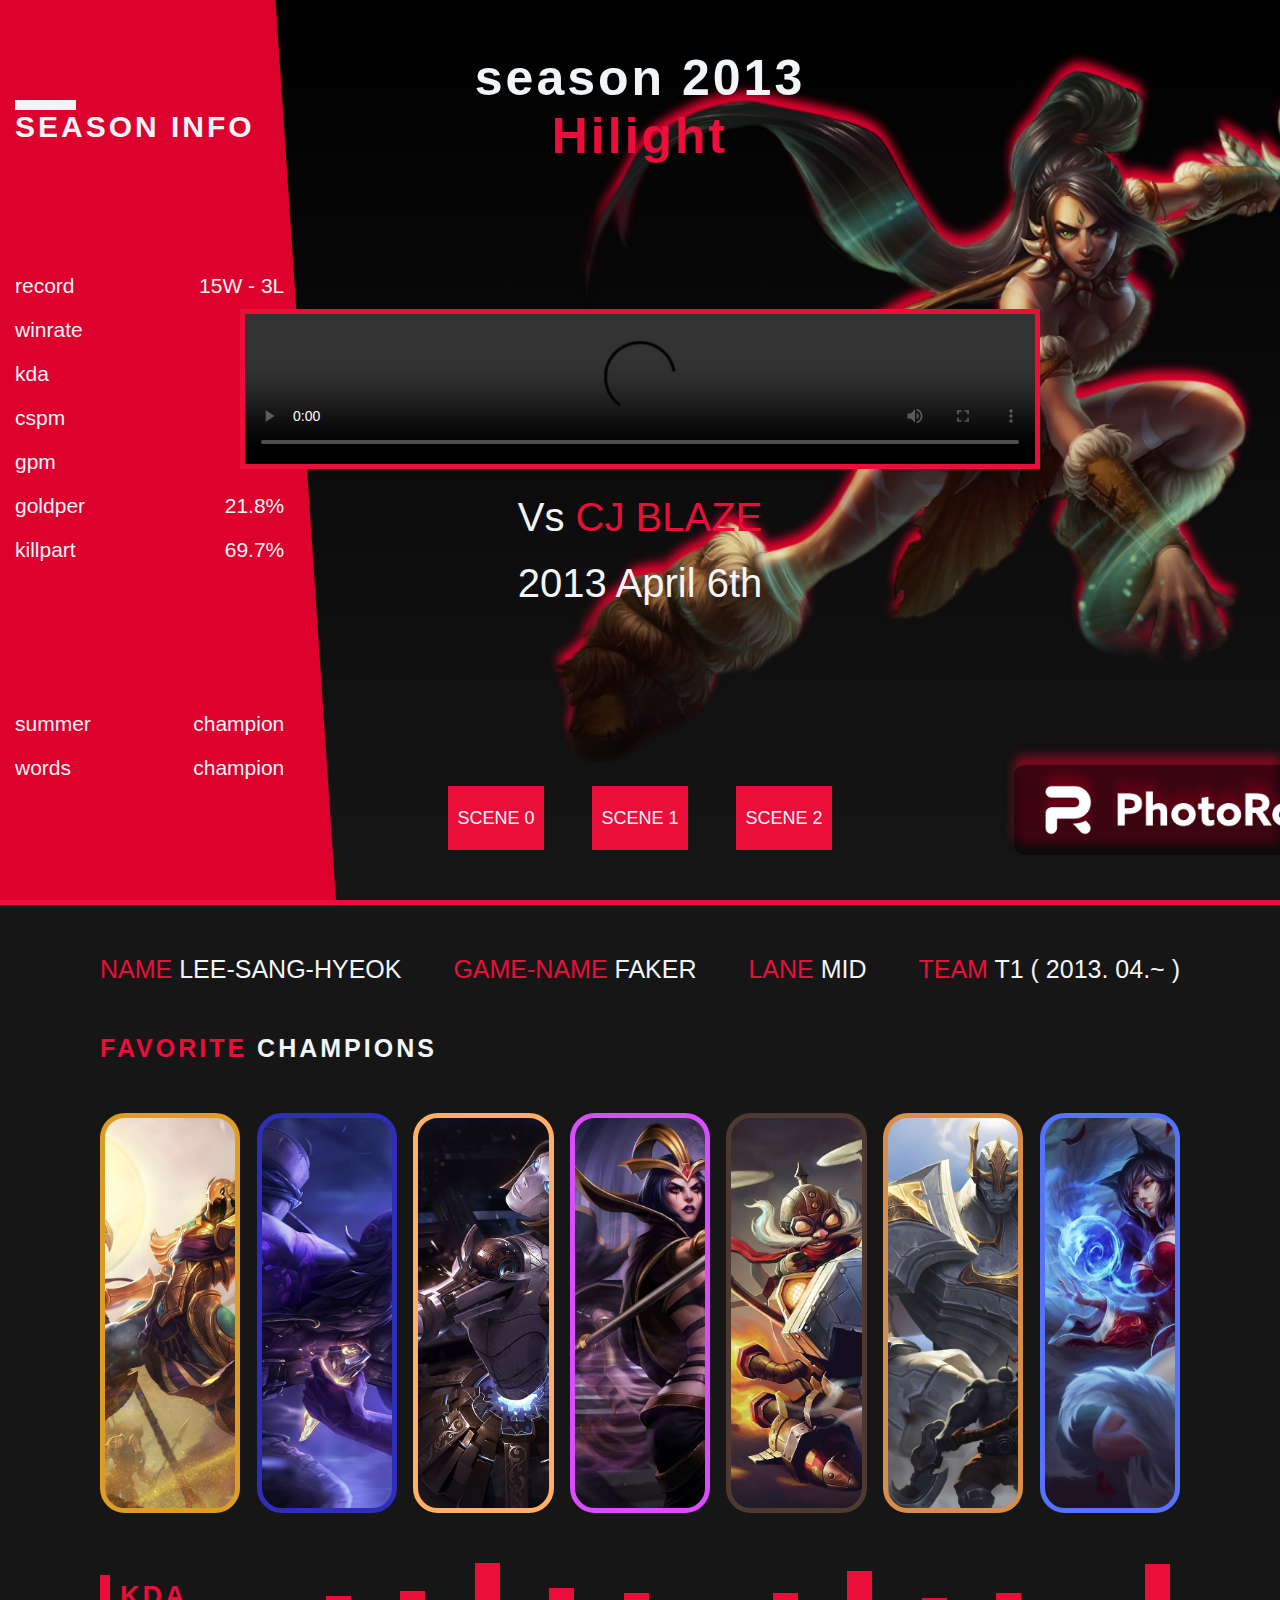
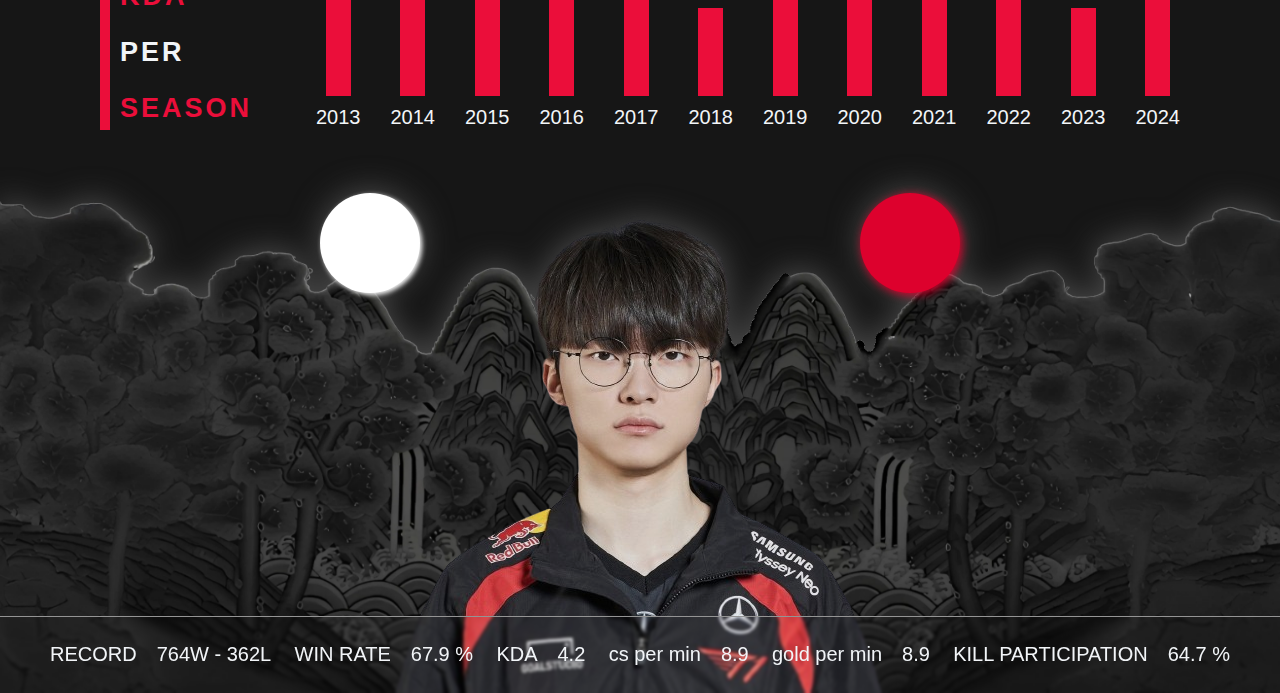
==== index.html @ c4068944 "섹션 에니메이션 작업중" ====
<!DOCTYPE html>
<html lang="en">
<head>
    <meta charset="UTF-8">
    <meta name="viewport" content="width=device-width, initial-scale=1.0">
    <link href="https://fonts.cdnfonts.com/css/r-spectr" rel="stylesheet">
    <link rel="stylesheet" href="src/index.css">
    <title>Document</title>
</head>
<body>
    <div class="wrap">

        <div class="main-container flex">
            <!-- <div class="main main-container-inner flex column a-c section-padding">
                <nav>
                    <ul class="flex">
                        <li style="width: 15%;"><a href="#introduce">INTRODUCE</a></li>
                        <li class="flex a-c" style="width: 70%;"><div class="section-line"></div></li>
                        <li style="width: 15%;"><a href="#history-container">Hilight</a></li>
                    </ul>
                </nav> 
                <div class="sub-title">
    
                    <div class="line">
                        <h2><span>#FAKER</span></h2>
                        <h2>#SKT <span>T1</span></h2>
                        <h2>THE <span>GREATEST</span> OF ALL <span>TIME</span></h2>
                    </div>
    
                    <div class="line">
                        <h2>THE UNKILLABLE <span>DEMON KING </span></h2>
                        <h2>LEGEND <span>NEVER DIE</span></h2>
                    </div>
    
                    <div class="line">
                        <h2><span>4 TIME</span> WORLDS WINNER</h2>
                        <h2>2023. 11. 19</h2>
                        <h2>#AHRI</h2>
                    </div>
    
                    <div class="line">
                        <h2>#RYZE</h2>
                        <h2><span>YOUNGEST</span> WORLDS <span>WINNER</span> IN MID LANER</h2>
                    </div>
    
                    <div class="line">
                        <h2><span>OLDEST</span> WORLDS WINNER</h2>
                        <h2><span>#ZED</span></h2>
                        <h2>#SYNDRA</h2>
                    </div>
    
                    <div class="line not-active">
                        <h2>10 TIME<span> LEAGUE WINNER</span></h2>
                        <h2><span>2 TIME</span> MSI WINNER</h2>
                    </div>
                </div>
                <img class="main-img" src="src/img/main.png" alt="faker">
                
                <div class="logo-container">
                    <div class="mid-logo flex j-b a-c">
                        <img src="src/img/t1-logo.png" alt="">
                        <img src="src/img/faker-sign.png" alt="">
                    </div>
                </div>
    
                <div class="main-title">
                    <h1>" <span>All ROADS</span> EVENTUALLY <span>LEAD TO ME</span> "</h1>
                </div>
    
            </div> -->
            <div class="history-container main-container-inner" id="history-container">

            </div>
        </div>

        <div class="introduce" id="introduce">
            
            <div class="section-line"></div>
        
            <div class="shortcut section-margin flex j-b section-padding">
                <p><span>NAME</span> LEE-SANG-HYEOK</p>
                <p><span>GAME-NAME</span> FAKER</p>
                <p><span>LANE</span> MID</p>
                <p><span>TEAM</span> T1 ( 2013. 04.~ )</p>
            </div>
        
            <div class="champion-container section-margin section-padding">
                <h2><span>FAVORITE</span> CHAMPIONS</h2>
                <div class="champ-main section-margin">
                    <div class="champ-container flex j-b"></div>
                </div>
            </div>
        
            <div class="season-kill section-margin flex section-padding">
                <div class="chart-title flex">
                    <div class="border"></div>
                    <div class="inner-header flex column j-b">
                            <h2><span>KDA</span></h2>
                            <h2>PER</h2>
                            <h2><span>SEASON</span></h2>
                    </div>
                </div>
        
                <div class="chart">
                    <div class="bar-section flex j-b">
                        
                    </div>
                </div>
                
            </div>
        
            <div class="section-margin career flex column j-e">
        
                <div class="career-img-container flex column a-c">
                    <div class="bg-container flex j-b">
                        <div class="bg-inner"></div>
                        <div class="bg-inner"></div>
                    </div>
                    <img src="src/img/T1_Faker_2024_Split_1.png" alt="">
                </div>
        
                <div class="career-title flex a-c">
                    <ul class="flex j-b">
                        <li>
                            <p>RECORD</p>
                            <P>764W - 362L</P>
                        </li>
                        <li>
                            <p>WIN RATE</p>
                            <p>67.9 %</p>
                        </li>
                        <li>
                            <p>KDA</p>
                            <P>4.2</P>
                        </li>
                        <li>
                            <p>cs per min</p>
                            <P>8.9</P>
                        </li>
                        <li>
                            <p>gold per min</p>
                            <P>8.9</P>
                        </li>
                        <li>
                            <p>KILL PARTICIPATION</p>
                            <P>64.7 %</P>
                        </li>
                    </ul>
                    <ul class="flex j-b">
                        <li>
                            <p>WORLDS CHAMPION</p>
                            <P>4 TIMES</P>
                        </li>
                        <li>
                            <p>MSI CHAMPION</p>
                            <p>2 TIMES</p>
                        </li>
                        <li>
                            <p>LEAGUE CHAMPION</p>
                            <P>10 TIMES</P>
                        </li>
                        <li>
                            <p>HANGZHOU ASIAN GAME</p>
                            <P>GOLD MEDAL</P>
                        </li>
                    </ul>
                </div>
        
        
            
            </div>

    
    </div>

    <script src="src/script.js"></script>
</body>
</html>

</div>
---- src/index.css ----
*{
    box-sizing: border-box;
    margin: 0;
    padding: 0;
    list-style: none;
    line-height: 1.15;
}

a{
    text-decoration: none;
}

button{
    border: none;
}

.hide{
    width: 0px !important;
    opacity: 0 !important;
}

.flex{
    display: flex;
}

.j-e{
    justify-content: flex-end;
}

.j-s{
    justify-content: flex-start;
}

.a-e{
    align-items: flex-end;
}

.a-s{
    align-items: flex-start;
}

.column{
    flex-direction: column;
}

.j-b{
    justify-content: space-between;
}

.j-c{
    justify-content: center;
}

.a-c{
    align-items: center;
}

.c-c{
    justify-content: center;
    align-items: center;
}


.section-padding {
    padding-inline: 150px;
}

.section-margin {
    margin-top: 50px;
}

.ryze-border{
    border: 5px solid rgb(46, 46, 184); /*ryze*/
}

.azir-border{
    border: 5px solid rgb(221, 157, 37); /*azir*/
}

.orianna-border{
    border: 5px solid rgb(255, 176, 102); /*orianna*/
}

.corki-border{
    border: 5px solid rgb(78, 58, 48); /*corki*/
}

.galio-border{
    border: 5px solid rgb(214, 142, 74); /*galio*/
}

.leblanc-border{
    border: 5px solid rgb(217, 77, 252); /*leblanc*/
}

.ahri-border{
    border: 5px solid rgb(85, 115, 252); /*ahri*/
}

.ryze-shortcut{
    background-image: url('/src/img/ryze-short.jpg');
}

.azir-shortcut{
    background-image: url('/src/img/azir-short.jpg')
}

.orianna-shortcut{
    background-image: url('/src/img/orianna-short.jpg')
}

.corki-shortcut{
    background-image: url('/src/img/corki-short.jpg')
}

.galio-shortcut{
    background-image: url('/src/img/galio-short.jpg')
}

.leblanc-shortcut{
    background-image: url('/src/img/leblanc-short.jpg')
}

.ahri-shortcut{
    background-image: url('/src/img/ahri-short.jpg')
}

.ryze-fullcut{
    background-image: url('/src/img/ryze-4k.jpg');
    z-index: 999;
    position: absolute;
}

.azir-fullcut{
    background-image: url('/src/img/azir-4k.jpg');
    z-index: 999;
    position: absolute;
}

.orianna-fullcut{
    background-image: url('/src/img/orianna-4k.jpg');
    z-index: 999;
    position: absolute;
}

.corki-fullcut{
    background-image: url('/src/img/corki-4k.jpg');
    z-index: 999;
    position: absolute;
}

.galio-fullcut{
    background-image: url('/src/img/galio-4k.jpg');
    z-index: 999;
    position: absolute;
}

.leblanc-fullcut{
    background-image: url('/src/img/leblanc-4k.jpg');
    z-index: 999;
    position: absolute;
}

.ahri-fullcut{
    background-image: url('/src/img/ahri-4k.jpg');
    z-index: 999;
    position: absolute;
}

h1, h2{
    font-family: 'R-Spectr', sans-serif;                         
    text-align: center;
    letter-spacing: 3px;
    color: #f2f5f8;
}

h1{
    font-size: 55px;
}

h2{
    font-size: 37PX;
}

a, p{
    font-family: 'R-Spectr', sans-serif;
    color: #f2f5f8;
    font-size: 25px;
}

span {
    color: #eb0e3a;
}

nav {
    width: 100%;
}

nav a{
    font-size: 20px;
    font-weight: 550;
}

nav a{
    color: #f2f5f8;
}

nav a:visited{
    color: #f2f5f8;
}

nav a:hover{
    color: #eb0e3a;
}

nav li {
    text-align: center;
}

nav li:first-child{
    text-align: left;
}

nav li:last-child{
    text-align: right;
}

.section-line{
    width: 100%;
    height: 5px;
    background: #eb0e3a;
    margin-inline: auto;
}

.section-line:nth-child(1){
    width: 100%;
}

/* main container */

body{
    width: 100%;
}

.wrap{
    width: 100%;
    background: #161616;
}

.main-container{
    width: 100%;
    overflow-x: hidden;
    position: relative;
    scroll-behavior: smooth;
}

.main-container-inner{
    width: 100%;
    height: 100vh;
    overflow-y: hidden;
    flex-shrink: 0;
}

/* main section */

.main {
    position: relative;
    padding-block: 35px;
    justify-content: space-between;
    background: linear-gradient(to top, #161616, #000000);
}

.main-img{
    height: 90%;
    position: absolute;
    bottom: 0;
    z-index: 999;
    filter: brightness(95%)
}

.logo-container{
    width: 100%;
    padding-inline: 150px 100px;
    z-index: 995;
}

.mid-logo img{
    height: 100px;
}

.mid-logo img:last-child{
    height: 150px;
}

.sub-title{
    width: 100%;
}

.line {
    display: flex;
    justify-content: space-evenly;
}

.main-title {
    width: 100%;
    color: white;
    z-index: 999;
}

/* kill graph section */

.season-kill {
    height: 180px;
    width: 100%;
}

.season-kill .border{
    width: 10px;
    height: 86%;
    margin-block: auto;
    background: #eb0e3a;
}

.chart-title {
    width: 20%;
}

.inner-header{
    height: 80%;
    margin-block: auto;
}

.inner-header h2{
    text-align: left;
    margin-left: 10px;
    font-size: 27px;
}

.chart{
    width: 80%;
    height: 100%;
}

.bar-section{
    height: 180px;
    margin-block: auto;
}

.bar-container {
    
    display: flex ;
    flex-direction: column;
    align-items: center;
    justify-content: flex-end;
    padding-bottom: 14px;
}

.bar-container p{
    font-size: 20px;
    margin: 0;
}

.bar{
    width: 25px;
    height: 110px;
    background: #eb0e3a;
    margin-bottom: 10px;
}

.bar:nth-child(2){
    height: 20px;
}

/* career introduce section */

.career{
    position: relative;
    height: 500px;
    background-image: url('/src/img/bg3.png');
    background-repeat: no-repeat;
    background-size: cover;
    background-position-x: center;
    transition: all 1s;
    filter: drop-shadow(0px -3px 15px #494949);
    
}

.career-img-container{
    width: 100%;
    position: absolute;
    left: 0;
    top: 0;
}

.bg-container{
    width: 50%;
}

.career-img-container img{
    transition: all 1s;
    position: absolute;
    filter: brightness(5%);
    filter: brightness(92%);
}

.bg-inner{
    width: 100px;
    height: 100px;
    border-radius: 50%;
    transition: all 1s;
    /* filter: brightness(1%); */
}

.bg-inner:nth-child(2){
    background: #dd012d;
    box-shadow:  2px 2px 10px #dd012d;
}

.bg-inner:nth-child(1){
    background: white;
    box-shadow: 2px 2px 5px white;
}

.career-title{
    backdrop-filter: blur(1.8px);
    border-top: #949494 solid 1.3px;
    overflow-x: hidden;
    transition: all 1s;
}

.career-title ul{
    width: 100%;
    z-index: 999;
    padding-inline: 50px;
    flex-shrink: 0;
}

.career-title li{
    display: flex;
    margin-block: 15px;
}

.career-title p:nth-child(2){
    margin-left: 20px;
}

.career-title ul p{
    text-align: center;
    font-size: 20px;
}

/* favorite champ */

.champion-container{
    width: 100%;
    overflow: hidden;
}

.champion-container h2{
    text-align: left;
    font-size: 25px;
}

.champ-main{
    width: 100%;
    height: 400px;
    position: relative;
}

.champ-container{
    width: 100%;
    height: 100%;
}

.champ{
    cursor: pointer;
    width: 13%;
    height: 100%;
    background-size: cover;
    border-radius: 25px;
    animation: linear;
    transition: all 2s;
}

.champ-info{
    display: flex;
    flex-direction: column;
    justify-content: center;
    width: 100%;
    height: 100%;
    border-radius: 25px;
    background-size: cover;
    background-repeat: no-repeat;
    background-position-y: -100px;
    padding-inline: 100px;
    animation: linear;
    transition: all 1.3s;
}

.champ-info h1,.champ-info h2,.champ-info p{
    margin-bottom: 15px;
    text-align: left;
}

.info-box{
    margin-top: 50px;
}

.champ-info-container{
    width: 100%;
    height: 100%;
    display: flex;
    flex-direction: column;
    justify-content: center;
}

/* history section */

.history-inner{
    height: 100%;
    background: linear-gradient(to top, #161616, #000000);
    position: relative;
}

.inner-background{
    width: 0%;
    right: 0;
    height: 100%;
    background-position: center;
    background-size: cover;
    background-repeat: no-repeat;
    
    position: absolute;
    transition: all 0.5s;
}

.inner-background-active{
    width: 100%;
    filter: drop-shadow(10px -5px 10px #dd012d);
}

.side-section{
    width: 35%;
    /* z-index: 999; */
}

.history-info-container{
    width: 75%;
    height: 100%;
    clip-path: polygon(0 0%, 82% 0, 100% 100%, 0 100%);
    background: #dd012d;
    
    padding: 100px 15px;
}

.header h1{
    font-size: 30px;
    text-align: left;
}

.header-line{
    width: 20%;
    height: 10px;
    background: #f2f5f8;
}

.history-info-container ul{
    width: 88%;
}

.history-info-container li{
    width: 100%;
    display: flex;
    justify-content: space-between;
    margin-bottom: 20px;
}

.history-info-container p{
    font-size: 21px;
    margin-block: auto;
}

.main-section{
    width: 30%;
    height: 100%;
    padding-block: 50px;
    z-index: 999;
}

.video-carousel{
    overflow-x: hidden;
    width: 800px;
}

.video-inner{
    width: 100%;
    flex-shrink: 0;
}

.video-inner video{  
    border: 5px solid #eb0e3a;
    width: 100%;
}

.video-inner p{
    font-size: 40px;
    text-align: center;
    margin-block: 20px;
    margin-inline: auto;
}

.carousel-btn-container{
    width: 100%;
    height: 10%;
}

.carousel-btn-container button{
    width: 25%;
    height: 80%;
    background: #eb0e3a;
    border: none;
}

.carousel-btn-container p{
    font-size: 18px;
}

.background{
    width: 100%;
    height: 100%;
}

.background-img{
    width: 0%;
    height: 100%;
    background-size: cover;
    background-position-x: center;
}

.background-img-active {
    width: 100%;
    height: 100%;
    filter: drop-shadow(0px -10px 5px #dd012d);
    transition: all 1s;
}

@media (max-width:600px) {

}

@media (max-width: 900px) {
.section-padding {
        padding-inline: 100px;
    }
    h1, h2{
        font-size: 60px;
    }
    .main img{
        height: 90%;
    }
    .sub-title h1{
        font-size: 65px;
    }
    .line{
        margin-bottom: 10px;
    }
    .career-inner p,tr{
        font-size: 30px;
    }
}

@media (max-width: 100px) {

    .section-padding {
        padding-inline: 100px;
    }
    h1, h2{
        font-size: 20px;
    }
    .main img{
        height: 90%;
    }
    .line{
        margin-bottom: 10px;
    }
    .career-inner p,tr{
        font-size: 30px;
    }
}

@media (max-width: 1800px) { 
    .section-padding {
        padding-inline: 100px;
    }
    h1{
        font-size: 50px;
    }
    h2{
        font-size: 30px;
    }
    .main-img{
        height: 90%;
    }

    .mid-logo{
        padding-inline: 120px;
    }

    .mid-logo img{
        height: 100px;
    }
    
    .mid-logo img:last-child{
        height: 100px;
    }
    .line{
        margin-bottom: 10px;
    }
}
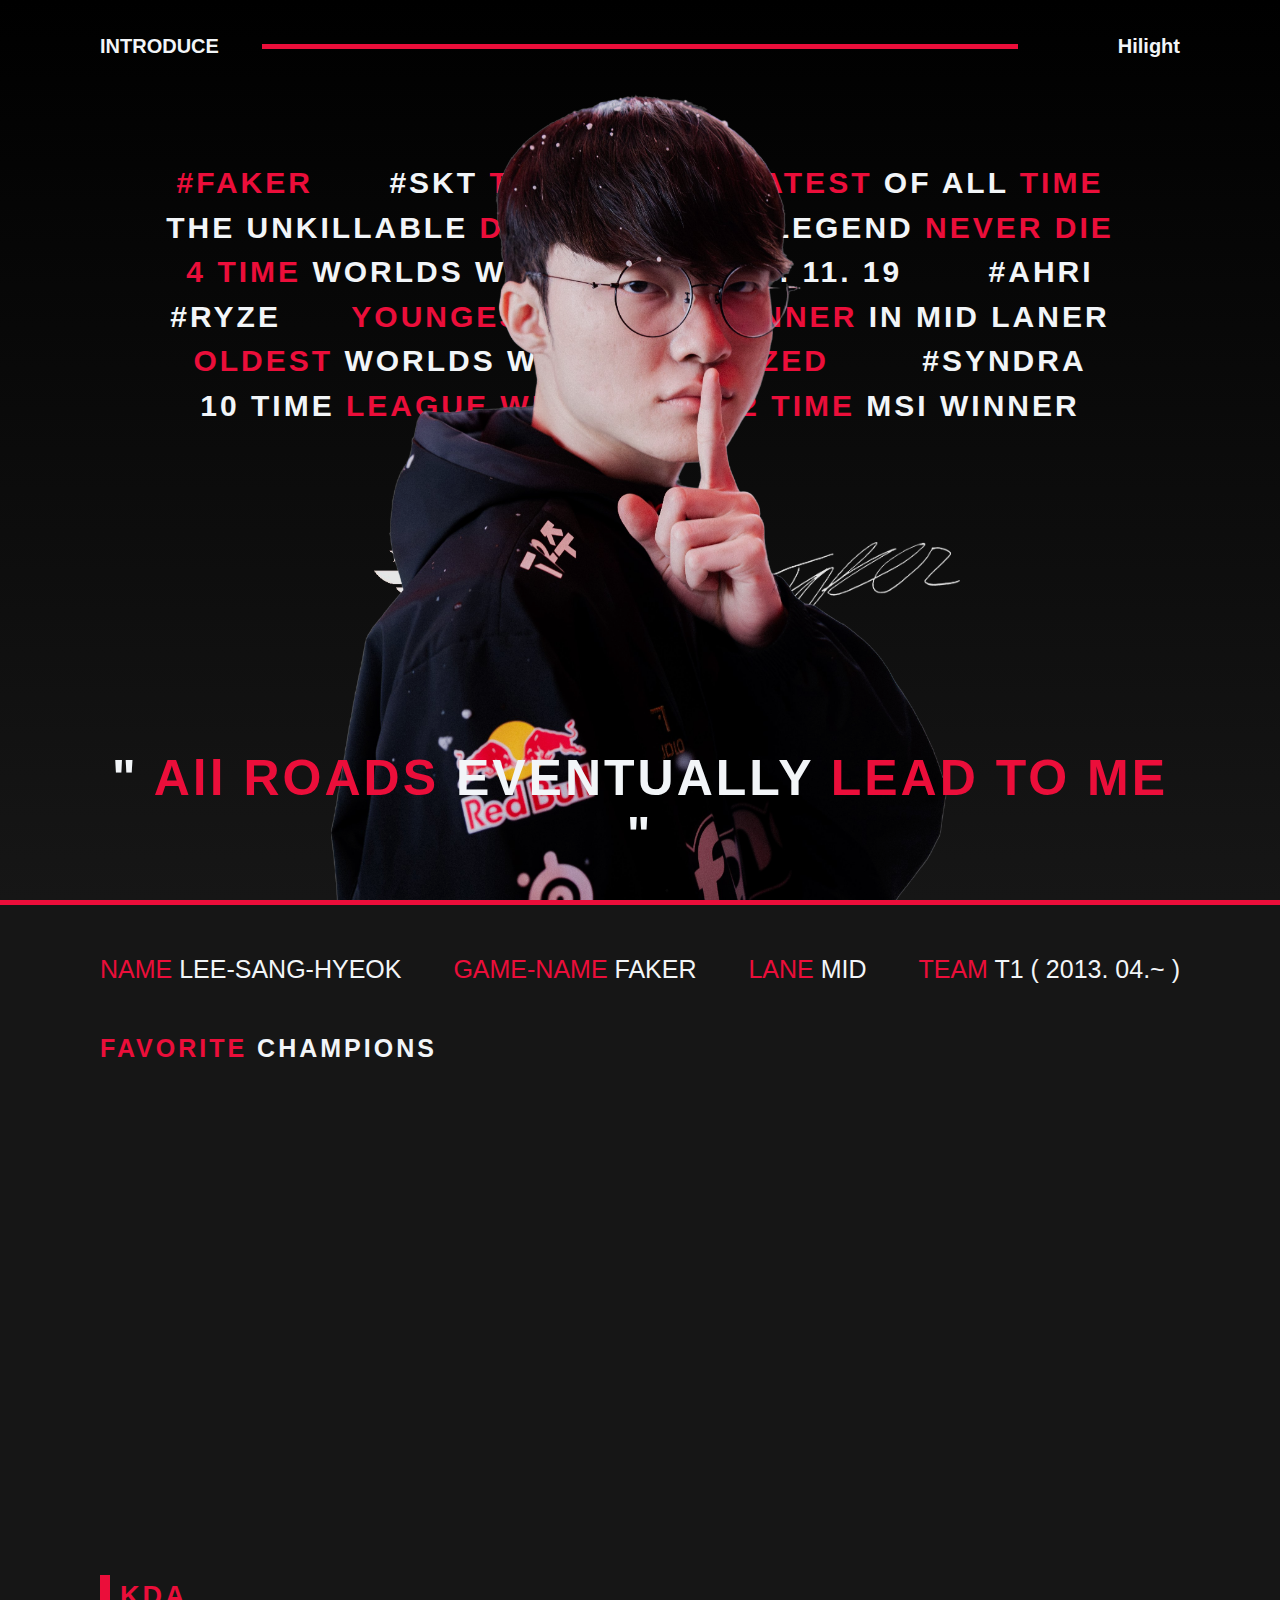
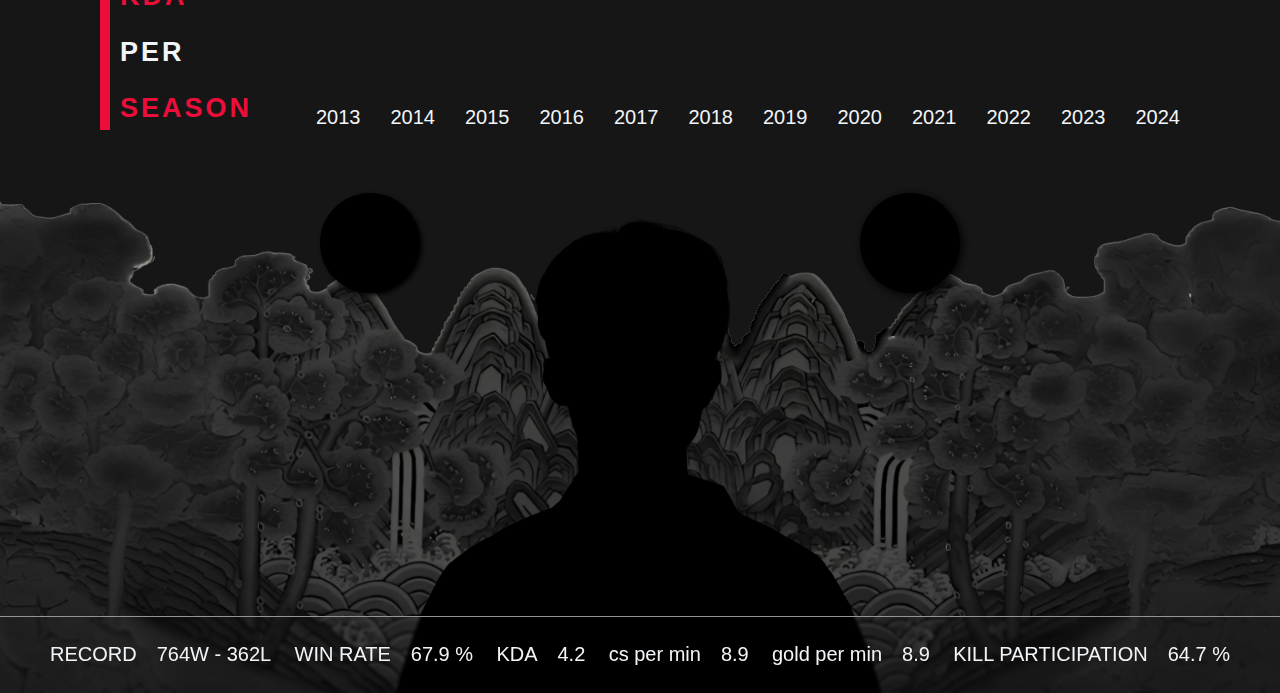
==== commit b2a0f890: "스크롤 에니메이션 작업중" ====
--- a/index.html
+++ b/index.html
@@ -11,7 +11,7 @@
     <div class="wrap">
 
         <div class="main-container flex">
-            <!-- <div class="main main-container-inner flex column a-c section-padding">
+            <div class="main main-container-inner flex column a-c section-padding">
                 <nav>
                     <ul class="flex">
                         <li style="width: 15%;"><a href="#introduce">INTRODUCE</a></li>
@@ -58,8 +58,8 @@
                 
                 <div class="logo-container">
                     <div class="mid-logo flex j-b a-c">
-                        <img src="src/img/t1-logo.png" alt="">
-                        <img src="src/img/faker-sign.png" alt="">
+                        <img src="src/img/t1-logo.png" alt="T1 logo">
+                        <img src="src/img/faker-sign.png" alt="faker sign">
                     </div>
                 </div>
     
@@ -67,7 +67,7 @@
                     <h1>" <span>All ROADS</span> EVENTUALLY <span>LEAD TO ME</span> "</h1>
                 </div>
     
-            </div> -->
+            </div>
             <div class="history-container main-container-inner" id="history-container">
 
             </div>
--- a/src/index.css
+++ b/src/index.css
@@ -268,20 +268,28 @@
     padding-block: 35px;
     justify-content: space-between;
     background: linear-gradient(to top, #161616, #000000);
+    overflow: hidden;
 }
 
 .main-img{
-    height: 90%;
     position: absolute;
     bottom: 0;
     z-index: 999;
-    filter: brightness(95%)
+
+    filter: brightness(0%);
+    height: 0%;
+    transition: all 1.5s;
 }
 
 .logo-container{
     width: 100%;
     padding-inline: 150px 100px;
     z-index: 995;
+}
+
+.mid-logo{
+    filter: brightness(0%);
+    transition: all 1.5s;
 }
 
 .mid-logo img{
@@ -299,19 +307,32 @@
 .line {
     display: flex;
     justify-content: space-evenly;
+    width: 100%;
+    opacity: 0;
+    transition: all 1.3s;
+}
+
+.line:nth-child(odd){
+    transform: translateX(-15%);
+}
+
+.line:nth-child(even){
+    transform: translateX(15%);
 }
 
 .main-title {
     width: 100%;
     color: white;
-    z-index: 999;
+    transform: translateY(150%);
+    z-index: 999;
+
+    transition: all 0.5s;
 }
 
 /* kill graph section */
 
 .season-kill {
     height: 180px;
-    width: 100%;
 }
 
 .season-kill .border{
@@ -347,7 +368,6 @@
 }
 
 .bar-container {
-    
     display: flex ;
     flex-direction: column;
     align-items: center;
@@ -362,9 +382,11 @@
 
 .bar{
     width: 25px;
-    height: 110px;
+    height: 0px;
     background: #eb0e3a;
     margin-bottom: 10px;
+
+    transition: all 0.3s;
 }
 
 .bar:nth-child(2){
@@ -381,8 +403,8 @@
     background-size: cover;
     background-position-x: center;
     transition: all 1s;
-    filter: drop-shadow(0px -3px 15px #494949);
-    
+
+    /* filter: drop-shadow(0px -10px 20px #696868); */
 }
 
 .career-img-container{
@@ -399,8 +421,10 @@
 .career-img-container img{
     transition: all 1s;
     position: absolute;
-    filter: brightness(5%);
-    filter: brightness(92%);
+
+    filter: brightness(0%);
+
+    /* filter: brightness(92%); */
 }
 
 .bg-inner{
@@ -408,7 +432,8 @@
     height: 100px;
     border-radius: 50%;
     transition: all 1s;
-    /* filter: brightness(1%); */
+
+    filter: brightness(0%);
 }
 
 .bg-inner:nth-child(2){
@@ -462,9 +487,12 @@
 }
 
 .champ-main{
-    width: 100%;
+    width: 0%;
     height: 400px;
     position: relative;
+    
+    /* width: 100%; */
+    transition: all 2s;
 }
 
 .champ-container{
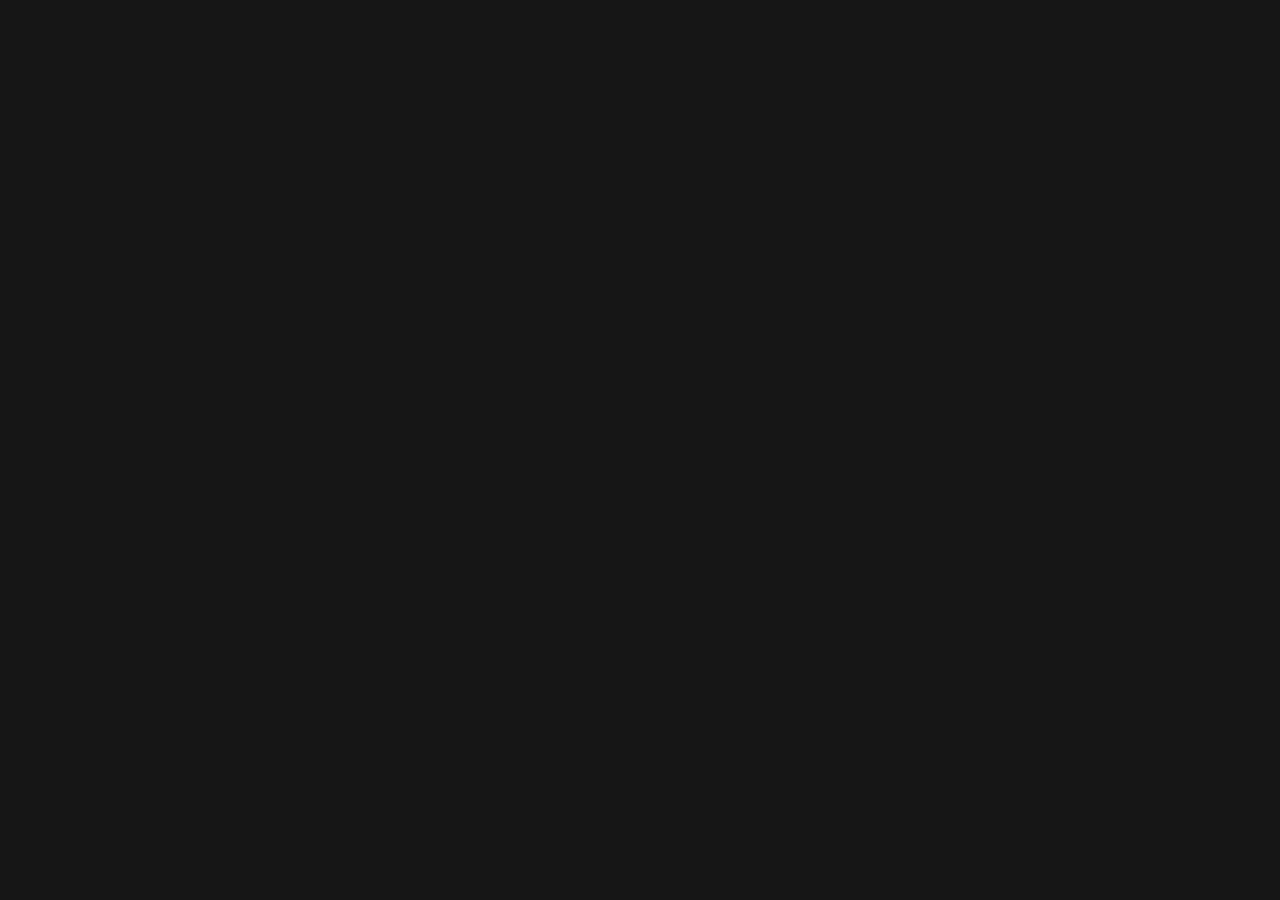
==== commit 852ca9d8: "애니메이션 작업 완료" ====
--- a/index.html
+++ b/index.html
@@ -3,76 +3,71 @@
 <head>
     <meta charset="UTF-8">
     <meta name="viewport" content="width=device-width, initial-scale=1.0">
+    <link rel="stylesheet" href="src/index.css">
     <link href="https://fonts.cdnfonts.com/css/r-spectr" rel="stylesheet">
-    <link rel="stylesheet" href="src/index.css">
+    <link rel="stylesheet" href="https://cdnjs.cloudflare.com/ajax/libs/font-awesome/6.5.1/css/all.min.css" integrity="sha512-DTOQO9RWCH3ppGqcWaEA1BIZOC6xxalwEsw9c2QQeAIftl+Vegovlnee1c9QX4TctnWMn13TZye+giMm8e2LwA==" crossorigin="anonymous" referrerpolicy="no-referrer" />
     <title>Document</title>
 </head>
 <body>
     <div class="wrap">
+        <!-- <div class="main main-container-inner flex column a-c section-padding">
+            <nav>
+                <ul class="flex">
+                    <li style="width: 15%;"><a href="#introduce">INTRODUCE</a></li>
+                    <li class="flex a-c" style="width: 70%;"><div class="section-line"></div></li>
+                    <li style="width: 15%;"><a href="#history-container">Hilight</a></li>
+                </ul>
+            </nav> 
+            <div class="sub-title">
 
-        <div class="main-container flex">
-            <div class="main main-container-inner flex column a-c section-padding">
-                <nav>
-                    <ul class="flex">
-                        <li style="width: 15%;"><a href="#introduce">INTRODUCE</a></li>
-                        <li class="flex a-c" style="width: 70%;"><div class="section-line"></div></li>
-                        <li style="width: 15%;"><a href="#history-container">Hilight</a></li>
-                    </ul>
-                </nav> 
-                <div class="sub-title">
-    
-                    <div class="line">
-                        <h2><span>#FAKER</span></h2>
-                        <h2>#SKT <span>T1</span></h2>
-                        <h2>THE <span>GREATEST</span> OF ALL <span>TIME</span></h2>
-                    </div>
-    
-                    <div class="line">
-                        <h2>THE UNKILLABLE <span>DEMON KING </span></h2>
-                        <h2>LEGEND <span>NEVER DIE</span></h2>
-                    </div>
-    
-                    <div class="line">
-                        <h2><span>4 TIME</span> WORLDS WINNER</h2>
-                        <h2>2023. 11. 19</h2>
-                        <h2>#AHRI</h2>
-                    </div>
-    
-                    <div class="line">
-                        <h2>#RYZE</h2>
-                        <h2><span>YOUNGEST</span> WORLDS <span>WINNER</span> IN MID LANER</h2>
-                    </div>
-    
-                    <div class="line">
-                        <h2><span>OLDEST</span> WORLDS WINNER</h2>
-                        <h2><span>#ZED</span></h2>
-                        <h2>#SYNDRA</h2>
-                    </div>
-    
-                    <div class="line not-active">
-                        <h2>10 TIME<span> LEAGUE WINNER</span></h2>
-                        <h2><span>2 TIME</span> MSI WINNER</h2>
-                    </div>
+                <div class="line">
+                    <h2><span>#FAKER</span></h2>
+                    <h2>#SKT <span>T1</span></h2>
+                    <h2>THE <span>GREATEST</span> OF ALL <span>TIME</span></h2>
                 </div>
-                <img class="main-img" src="src/img/main.png" alt="faker">
-                
-                <div class="logo-container">
-                    <div class="mid-logo flex j-b a-c">
-                        <img src="src/img/t1-logo.png" alt="T1 logo">
-                        <img src="src/img/faker-sign.png" alt="faker sign">
-                    </div>
+
+                <div class="line">
+                    <h2>THE UNKILLABLE <span>DEMON KING </span></h2>
+                    <h2>LEGEND <span>NEVER DIE</span></h2>
                 </div>
-    
-                <div class="main-title">
-                    <h1>" <span>All ROADS</span> EVENTUALLY <span>LEAD TO ME</span> "</h1>
+
+                <div class="line">
+                    <h2><span>4 TIME</span> WORLDS WINNER</h2>
+                    <h2>2023. 11. 19</h2>
+                    <h2>#AHRI</h2>
                 </div>
-    
+
+                <div class="line">
+                    <h2>#RYZE</h2>
+                    <h2><span>YOUNGEST</span> WORLDS <span>WINNER</span> IN MID LANER</h2>
+                </div>
+
+                <div class="line">
+                    <h2><span>OLDEST</span> WORLDS WINNER</h2>
+                    <h2><span>#ZED</span></h2>
+                    <h2>#SYNDRA</h2>
+                </div>
+
+                <div class="line not-active">
+                    <h2>10 TIME<span> LEAGUE WINNER</span></h2>
+                    <h2><span>2 TIME</span> MSI WINNER</h2>
+                </div>
             </div>
-            <div class="history-container main-container-inner" id="history-container">
+            <img class="main-img" src="src/img/main.png" alt="faker">
+            
+            <div class="logo-container">
+                <div class="mid-logo flex j-b a-c">
+                    <img src="src/img/t1-logo.png" alt="T1 logo">
+                    <img src="src/img/faker-sign.png" alt="faker sign">
+                </div>
+            </div>
 
+            <div class="main-title">
+                <h1>" <span>All ROADS</span> EVENTUALLY <span>LEAD TO ME</span> "</h1>
             </div>
+
+        
         </div>
-
         <div class="introduce" id="introduce">
             
             <div class="section-line"></div>
@@ -85,7 +80,8 @@
             </div>
         
             <div class="champion-container section-margin section-padding">
-                <h2><span>FAVORITE</span> CHAMPIONS</h2>
+                <div class="title-section"></div>
+                <p><span>FAVORITE</span> CHAMPIONS</p>
                 <div class="champ-main section-margin">
                     <div class="champ-container flex j-b"></div>
                 </div>
@@ -103,13 +99,12 @@
         
                 <div class="chart">
                     <div class="bar-section flex j-b">
-                        
                     </div>
                 </div>
                 
             </div>
         
-            <div class="section-margin career flex column j-e">
+            <div class="career section-margin  flex column j-e">
         
                 <div class="career-img-container flex column a-c">
                     <div class="bg-container flex j-b">
@@ -134,15 +129,15 @@
                             <P>4.2</P>
                         </li>
                         <li>
-                            <p>cs per min</p>
+                            <p>cpm</p>
                             <P>8.9</P>
                         </li>
                         <li>
-                            <p>gold per min</p>
+                            <p>gpm</p>
                             <P>8.9</P>
                         </li>
                         <li>
-                            <p>KILL PARTICIPATION</p>
+                            <p>kill part</p>
                             <P>64.7 %</P>
                         </li>
                     </ul>
@@ -171,10 +166,21 @@
             </div>
 
     
+    
+        </div> -->
+        <div class="history-container main-container-inner" id="history-container">
+            <div class="history-btn-container flex j-b">
+                <button class="history-btn"><i class="fa-solid fa-arrow-left-long"></i></button>
+                <button class="history-btn"><i class="fa-solid fa-arrow-right-long"></i></button>
+            </div>
+
+            <div class="history-background"></div>
+            <div class="history-main section-padding">
+
+            </div>
+
+        </div>
     </div>
-
     <script src="src/script.js"></script>
 </body>
 </html>
-
-</div>--- a/src/index.css
+++ b/src/index.css
@@ -12,6 +12,7 @@
 
 button{
     border: none;
+    cursor: pointer;
 }
 
 .hide{
@@ -245,20 +246,12 @@
 .wrap{
     width: 100%;
     background: #161616;
-}
-
-.main-container{
-    width: 100%;
-    overflow-x: hidden;
-    position: relative;
-    scroll-behavior: smooth;
+    overflow-y: hidden;
 }
 
 .main-container-inner{
     width: 100%;
     height: 100vh;
-    overflow-y: hidden;
-    flex-shrink: 0;
 }
 
 /* main section */
@@ -277,7 +270,7 @@
     z-index: 999;
 
     filter: brightness(0%);
-    height: 0%;
+    height: 90%;
     transition: all 1.5s;
 }
 
@@ -387,10 +380,6 @@
     margin-bottom: 10px;
 
     transition: all 0.3s;
-}
-
-.bar:nth-child(2){
-    height: 20px;
 }
 
 /* career introduce section */
@@ -421,10 +410,7 @@
 .career-img-container img{
     transition: all 1s;
     position: absolute;
-
     filter: brightness(0%);
-
-    /* filter: brightness(92%); */
 }
 
 .bg-inner{
@@ -481,23 +467,20 @@
     overflow: hidden;
 }
 
-.champion-container h2{
+.champion-container p{
     text-align: left;
-    font-size: 25px;
+    font-size: 24px;
 }
 
 .champ-main{
     width: 0%;
+    position: relative;
+    transition: all 2s;
+}
+
+.champ-container{
+    width: 100%;
     height: 400px;
-    position: relative;
-    
-    /* width: 100%; */
-    transition: all 2s;
-}
-
-.champ-container{
-    width: 100%;
-    height: 100%;
 }
 
 .champ{
@@ -544,7 +527,42 @@
 
 /* history section */
 
-.history-inner{
+.history-container{
+    position: relative;
+    z-index: 999;
+}
+
+.history-btn-container{
+    position: absolute;
+    width: 100%;
+    bottom: 0;
+    z-index: 999;
+}
+
+.history-btn-container button{
+    width: 100px;
+    height: 50px;
+    font-size: 50px;
+    color: white;
+    background: transparent;
+}
+
+.history-background{
+    position: absolute;
+    bottom: 0;
+    width: 100%;
+    height: 50%;
+    background-image: url();
+    background-repeat: no-repeat;
+    background-size: cover;
+    z-index: 0;
+}
+
+.history-main{
+    height: 100%;
+}
+
+/* .history-inner{
     height: 100%;
     background: linear-gradient(to top, #161616, #000000);
     position: relative;
@@ -569,7 +587,6 @@
 
 .side-section{
     width: 35%;
-    /* z-index: 999; */
 }
 
 .history-info-container{
@@ -646,7 +663,6 @@
     width: 25%;
     height: 80%;
     background: #eb0e3a;
-    border: none;
 }
 
 .carousel-btn-container p{
@@ -670,7 +686,7 @@
     height: 100%;
     filter: drop-shadow(0px -10px 5px #dd012d);
     transition: all 1s;
-}
+}  */
 
 @media (max-width:600px) {
 
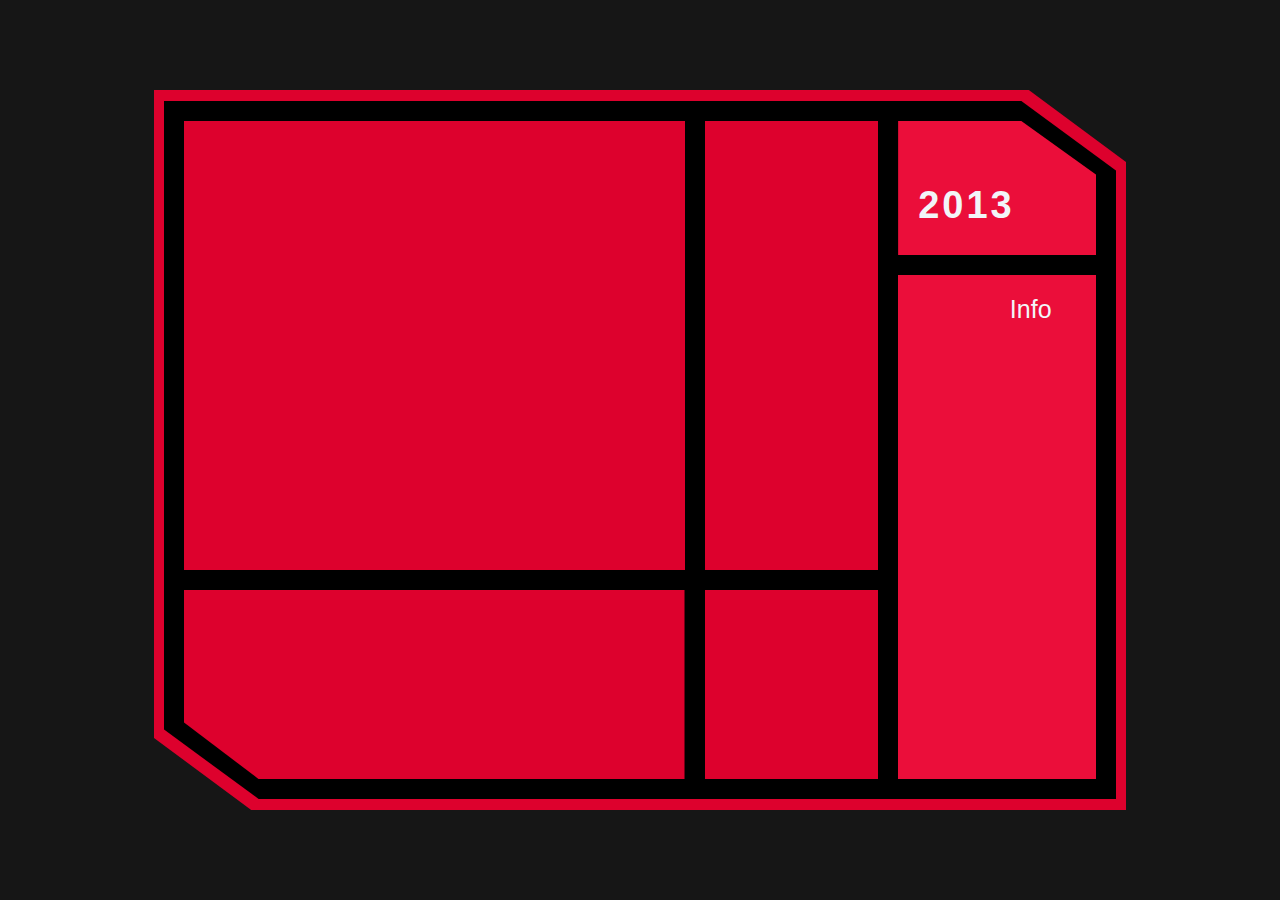
==== commit 7bb2a422: "히스토리 레이아웃 변경" ====
--- a/index.html
+++ b/index.html
@@ -173,14 +173,65 @@
                 <button class="history-btn"><i class="fa-solid fa-arrow-left-long"></i></button>
                 <button class="history-btn"><i class="fa-solid fa-arrow-right-long"></i></button>
             </div>
-
-            <div class="history-background"></div>
-            <div class="history-main section-padding">
+            <div class="history-main-container section-padding flex c-c">
+
+                <div class="history-main-inner flex c-c">
+                    <div class="history flex">
+
+                        <div class="video-container">
+
+                            <div class="video-inner flex">
+
+                                <div class="video-box">
+                                    <div class="video">
+
+                                    </div>
+                                </div>
+
+                                <div class="video-side">
+                                    <div class="button-container">
+
+                                    </div>
+                                    <div class="game-info-container">
+
+                                    </div>
+                                </div>
+                            </div>
+
+                            <div class="video-info-container flex">
+                                <div class="video-info-inner">
+                                    <div class="video-info">
+
+                                    </div>
+                                </div>
+                                <div class="season-champ-info">
+                                    
+                                </div>
+                            </div>
+
+                        </div>
+
+                        <div class="season-container">
+                            <div class="season-header-container flex c-c">
+                                <div class="season-header">
+                                    <h1><span>Season</span><br>2013</h1>
+                                </div>
+                            </div>
+
+                            <div class="season-info-container">
+                                <div class="season-info">
+                                    <p><span>Season</span> Info</p>
+                                </div>
+                            </div>
+                            
+                        </div>
+                    </div>
+                </div>
 
             </div>
 
         </div>
     </div>
-    <script src="src/script.js"></script>
+    <!-- <script src="src/script.js"></script> -->
 </body>
 </html>
--- a/src/index.css
+++ b/src/index.css
@@ -529,13 +529,13 @@
 
 .history-container{
     position: relative;
-    z-index: 999;
 }
 
 .history-btn-container{
     position: absolute;
     width: 100%;
-    bottom: 0;
+    bottom: 50%;
+    padding-inline: 100px;
     z-index: 999;
 }
 
@@ -547,19 +547,113 @@
     background: transparent;
 }
 
-.history-background{
-    position: absolute;
-    bottom: 0;
-    width: 100%;
-    height: 50%;
-    background-image: url();
-    background-repeat: no-repeat;
-    background-size: cover;
-    z-index: 0;
-}
-
-.history-main{
-    height: 100%;
+.history-main-container{
+    height: 100%;
+}
+
+.history-main-inner{
+    width: 90%;
+    height: 80%;
+    clip-path: polygon(0 0, 90% 0, 100% 10%, 100% 100%, 80% 100%, 10% 100%, 0 90%, 0% 20%);
+    background: #dd012d;
+}
+
+.history{
+    width: 98%;
+    height: 97%;
+    clip-path: polygon(0 0, 90% 0, 100% 10%, 100% 100%, 80% 100%, 10% 100%, 0 90%, 0% 20%);
+}
+
+.video-container{
+    width: 75%;
+    height: 100%;
+    background: black;
+}
+
+.video-inner{
+    height: 70%;
+    padding: 20px 0px 20px 20px;
+}
+
+.video-box{
+    width: 75%;
+    height: 100%;
+    padding-right: 20px;
+}
+
+.video{
+    width: 100%;
+    height: 100%;
+    background: #dd012d;
+}
+
+.video-side{
+    width: 25%;
+    height: 100%;
+    background: #dd012d;
+}
+
+
+.video-info-container{
+    height: 30%;
+    padding: 0 0 20px 20px;
+}
+
+.video-info-inner{
+    width: 75%;
+    height: 100%;
+    padding-right: 20px;
+}
+
+.video-info{
+    width: 100%;
+    height: 100%;
+    clip-path: polygon(0 0, 100% 0, 100% 20%, 100% 100%, 100% 100%, 15% 100%, 0 70%, 0% 20%);
+    background: #dd012d;
+}
+
+.season-champ-info{
+    width: 25%;
+    height: 100%;
+    background: #dd012d;
+}
+
+.season-container{
+    width: 25%;
+    height: 100%;
+    background-color: black;
+}
+
+.season-header-container{
+    width: 100%;
+    height: 25%;
+    padding: 20px;
+}
+
+.season-header{
+    width: 100%;
+    height: 100%;
+    padding: 20px;
+    background: #eb0e3a;
+    clip-path: polygon(0 0, 62% 0, 100% 40%, 100% 100%, 100% 100%, 10% 100%, 0 100%, 0% 20%);
+}
+
+.season-header h1{
+    font-size: 38px;
+    text-align: left;
+}
+
+.season-info-container{
+    width: 100%;
+    height: 75%;
+    padding: 0 20px 20px 20px;
+}
+
+.season-info{
+    width: 100%;
+    height: 100%;
+    padding: 20px;
+    background: #eb0e3a;
 }
 
 /* .history-inner{
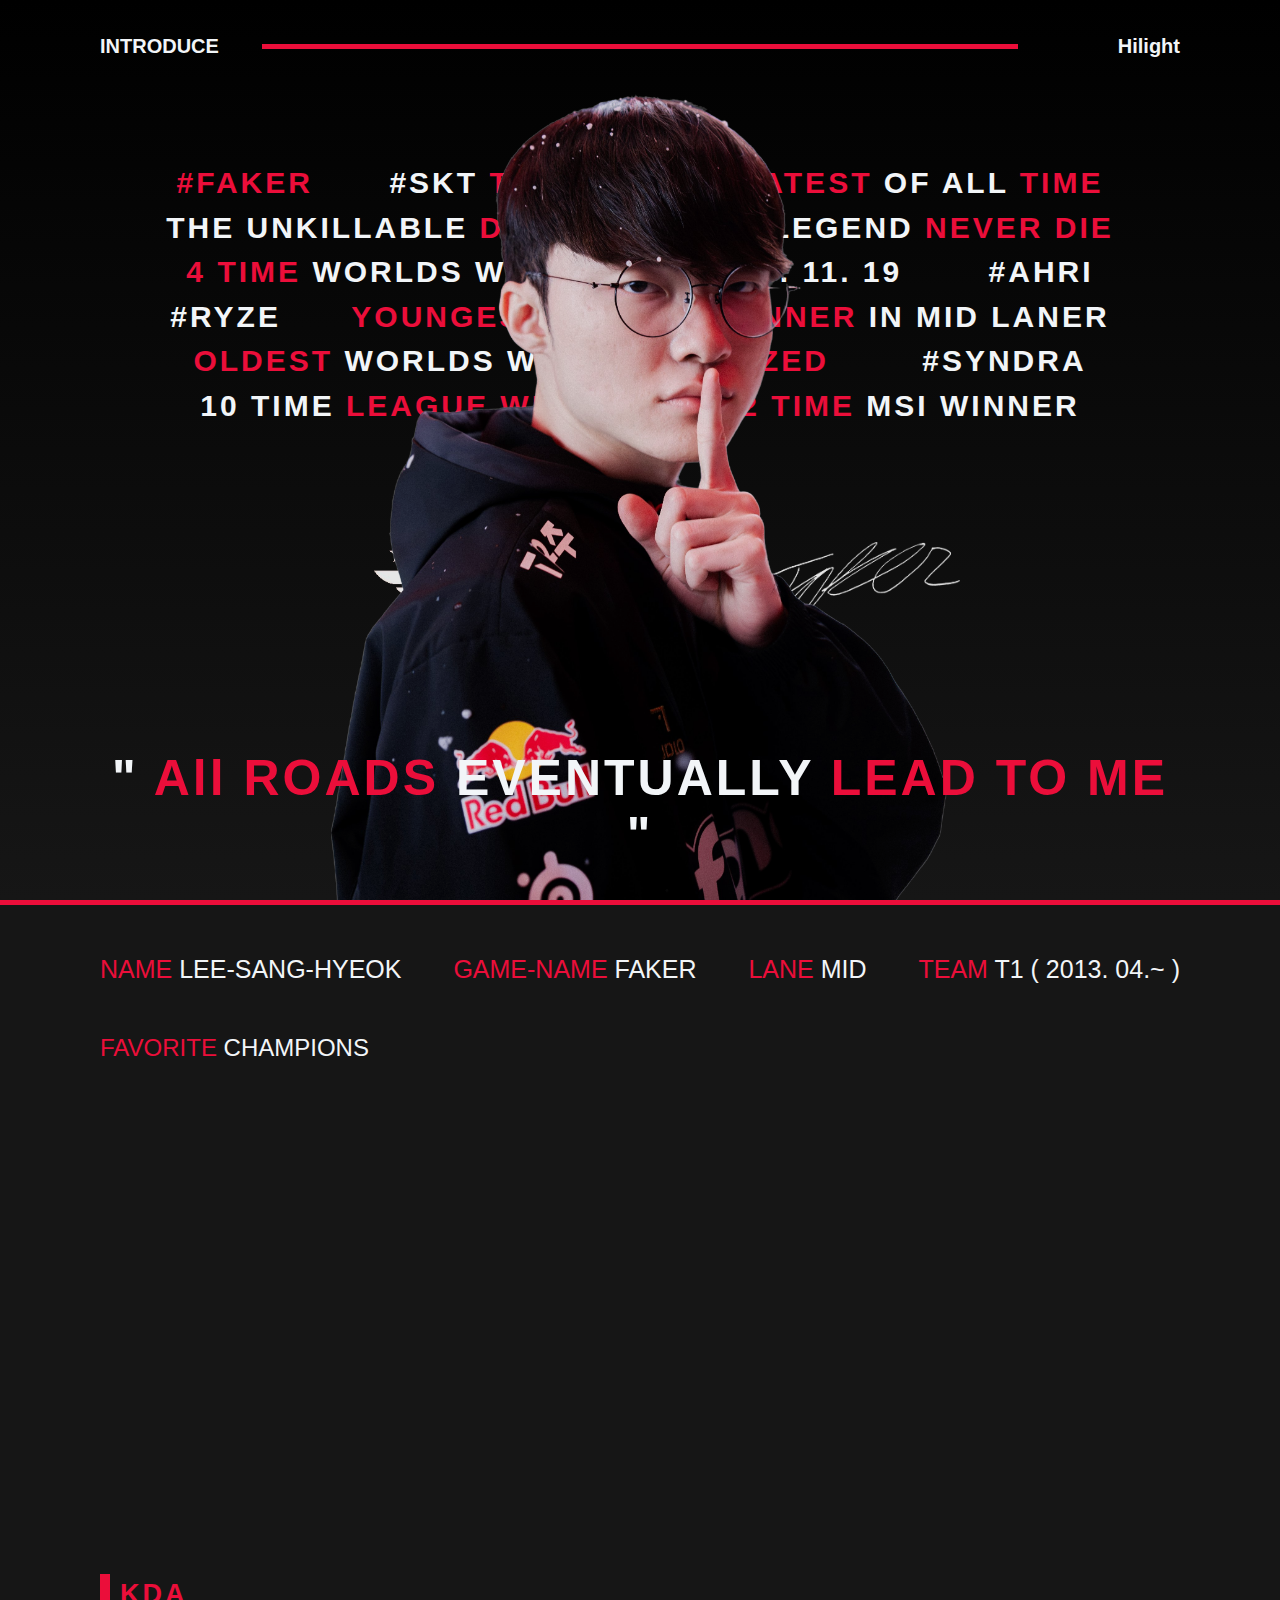
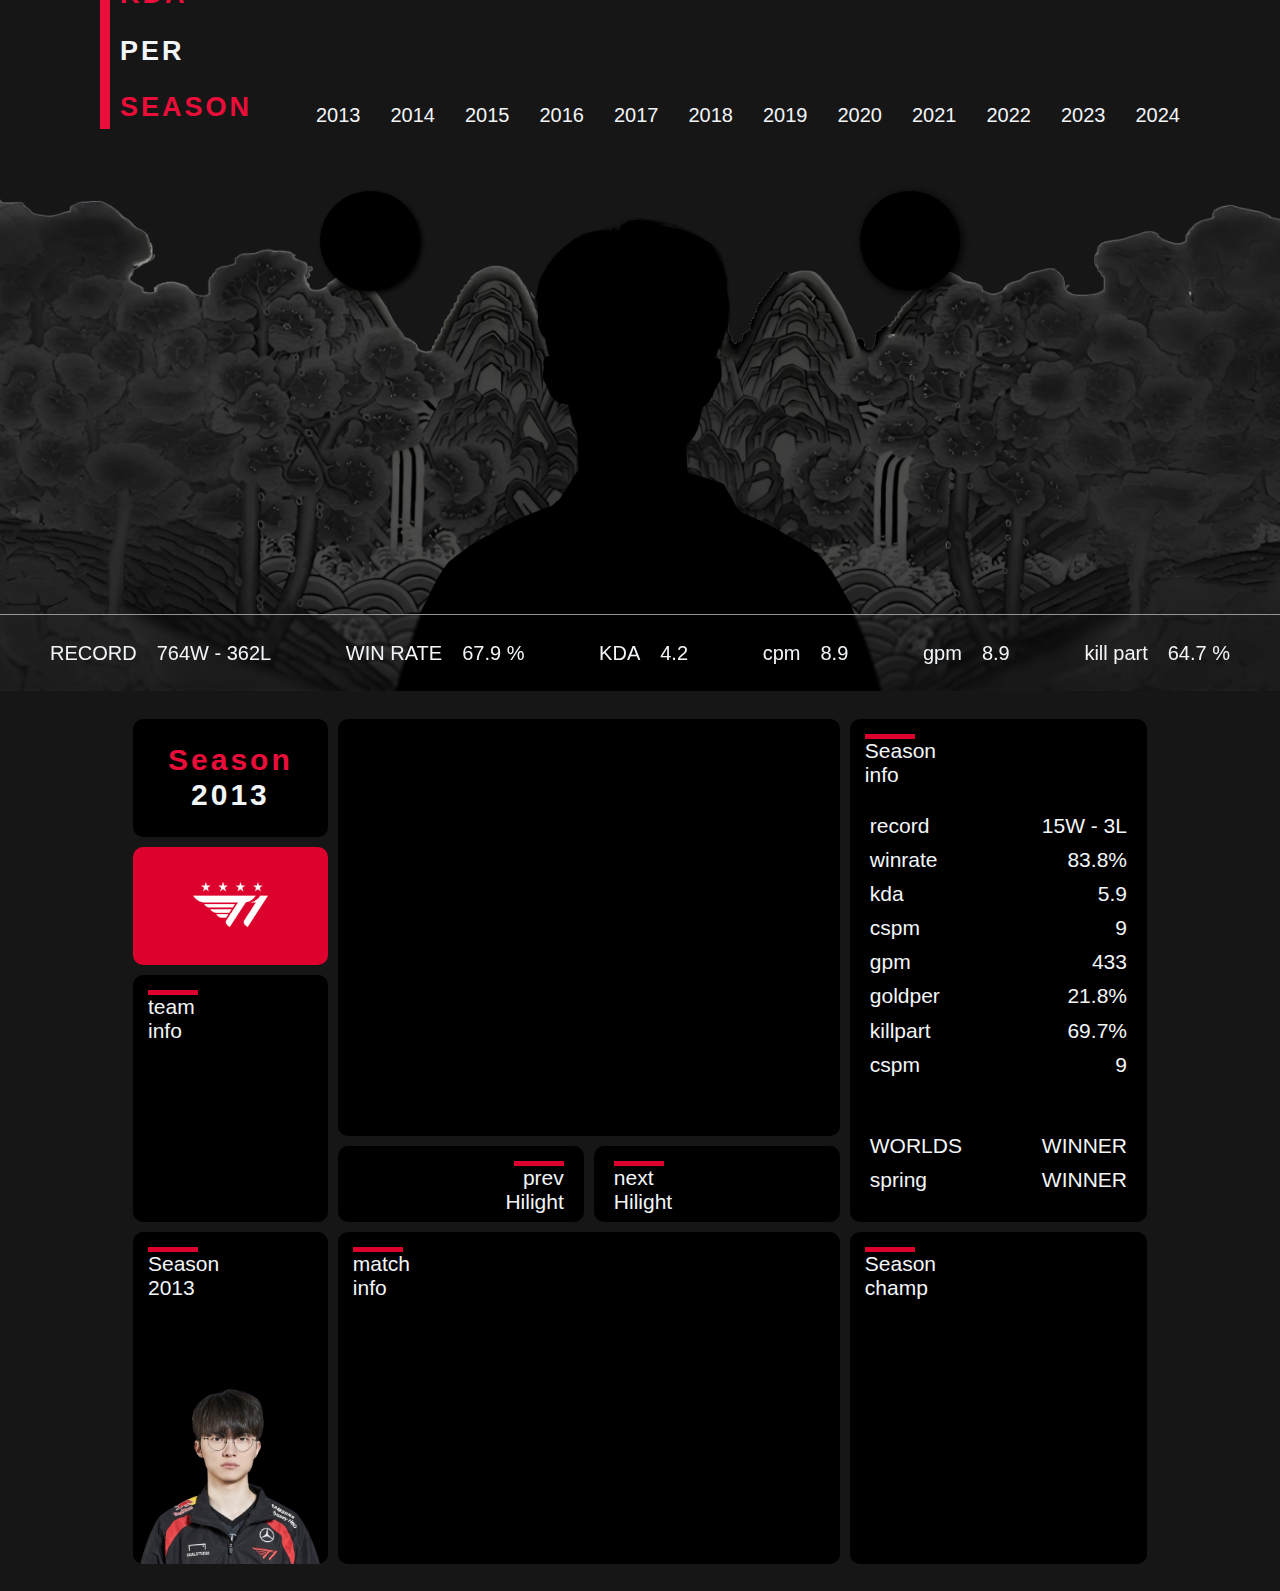
==== commit 53a15ddc: "히스토리 섹션 변경 작업중" ====
--- a/index.html
+++ b/index.html
@@ -10,7 +10,7 @@
 </head>
 <body>
     <div class="wrap">
-        <!-- <div class="main main-container-inner flex column a-c section-padding">
+        <div class="main main-container-inner flex column a-c section-padding">
             <nav>
                 <ul class="flex">
                     <li style="width: 15%;"><a href="#introduce">INTRODUCE</a></li>
@@ -167,64 +167,187 @@
 
     
     
-        </div> -->
-        <div class="history-container main-container-inner" id="history-container">
-            <div class="history-btn-container flex j-b">
-                <button class="history-btn"><i class="fa-solid fa-arrow-left-long"></i></button>
-                <button class="history-btn"><i class="fa-solid fa-arrow-right-long"></i></button>
-            </div>
-            <div class="history-main-container section-padding flex c-c">
-
-                <div class="history-main-inner flex c-c">
-                    <div class="history flex">
-
-                        <div class="video-container">
-
-                            <div class="video-inner flex">
-
-                                <div class="video-box">
-                                    <div class="video">
-
+        </div>
+        <div class="history-container flex column c-c" id="history-container">
+            
+            <div class="history-carousel-container flex c-c">
+
+                <div class="history-main flex">
+
+                    <div class="header-container">
+
+                        <div class="header-inner inner-padding">
+                            <div class="header inner-border flex column j-c">
+                                <h1><span>Season</span> <br>2013</h1>
+                            </div>
+                        </div>
+
+
+                        <div class="header-inner inner-padding">
+                            <div class="team-info inner-border flex c-c">
+                                <img src="src/img/t1-logo.png" alt="">
+                            </div>
+                        </div>
+
+                        <div class="season-thema inner-padding">
+                            <div class="season-thema-inner inner-border">
+                                <div class="container-header">
+                                    <div class="header-line"></div>
+                                    <p>team</p>
+                                    <p>info</p>
+                                </div>
+                                <div class="info">
+
+                                </div>
+                            </div>
+                        </div>
+
+                        <div class="season-img-container inner-padding">
+                            <div class="season-img inner-border flex column j-b">
+                                <div class="container-header">
+                                    <div class="header-line"></div>
+                                    <p>Season</p>
+                                    <p>2013</p>
+                                </div>
+                            </div>
+                        </div>
+
+
+                    </div>
+
+                    <div class="video-container">
+
+                        <div class="video-main">
+                            <div class="video-inner-container inner-padding">
+                                <div class="video inner-border flex c-c">
+                                    <video src="https://i.namu.wiki/i/vY45t4HLpGoHt_FIVb6GXLGrd4JUNx72QdyGGkvO2TAqVG1afCl_F_n_NTnbPSWsDUI44c8BaAtAEfMYmPJptw.mp4"></video>
+                                </div>
+                            </div>
+
+                            <div class="button-container flex">
+
+                                <div class="button-inner inner-padding">
+                                    <div class="button inner-border flex">
+                                        <div class="info flex">
+                                            <p>
+                                                <i class="fa-solid fa-arrow-left"></i>
+                                            </p>
+                                        </div>
+                                        <div class="container-header flex column a-e">
+                                            <div class="header-line"></div>
+                                            <p>prev</p>
+                                            <p>Hilight</p>
+                                        </div>
                                     </div>
-                                </div>
-
-                                <div class="video-side">
-                                    <div class="button-container">
-
+                                    
+                                </div>
+                                
+                                <div class="button-inner inner-padding">
+                                    <div class="button inner-border flex">
+                                        <div class="button-content flex">
+                                            <div class="container-header">
+                                                <div class="header-line"></div>
+                                                <p>next</p>
+                                                <p>Hilight</p>
+                                            </div>
+                                            <div class="info flex j-e">
+                                                <p>
+                                                    <i class="fa-solid fa-arrow-right"></i>
+                                                </p>
+                                            </div>
+                                        </div>
                                     </div>
-                                    <div class="game-info-container">
-
+                                </div>
+
+                            </div>
+
+                            <div class="match-info-container inner-padding">
+                                <div class="match-info-inner inner-border">
+                                    <div class="container-header">
+                                        <div class="header-line"></div>
+                                        <p>match</p>
+                                        <p>info</p>
                                     </div>
                                 </div>
                             </div>
 
-                            <div class="video-info-container flex">
-                                <div class="video-info-inner">
-                                    <div class="video-info">
-
-                                    </div>
-                                </div>
-                                <div class="season-champ-info">
+                        </div>
+
+                    </div>
+
+                    <div class="history-season-info-container">
+
+                        <div class="season-info-container inner-padding">
+                            <div class="season-info inner-border flex column j-b">
+                                <div class="container-header">
+                                    <div class="header-line"></div>
+                                    <p>Season</p>
+                                    <p>info</p>
+                                </div>
+                                <div class="info ">
+                                    <ul>
+                                        <li>
+                                            <p>record</p>
+                                            <p>15W - 3L</p>
+                                        </li>
+                                        <li>
+                                            <p>winrate</p>
+                                            <p>83.8%</p>
+                                        </li>
+                                        <li>
+                                            <p>kda</p>
+                                            <p>5.9</p>
+                                        </li>
+                                        <li>
+                                            <p>cspm</p>
+                                            <p>9</p>
+                                        </li>
+                                        <li>
+                                            <p>gpm</p>
+                                            <p>433</p>
+                                        </li>
+                                        <li>
+                                            <p>goldper</p>
+                                            <p>21.8%</p>
+                                        </li>
+                                        <li>
+                                            <p>killpart</p>
+                                            <p>69.7%</p>
+                                        </li>
+                                        <li>
+                                            <p>cspm</p>
+                                            <p>9</p>
+                                        </li>
+                                    </ul>
+                                </div>
+                                <div class="info">
+                                    <ul>
+                                        <li>
+                                            <p>WORLDS</p>
+                                            <p>WINNER</p>
+                                        </li>
+                                        <li>
+                                            <p>spring</p>
+                                            <p>WINNER</p>
+                                        </li>
+                                    </ul>
+                                </div>
+                            </div>
+                        </div>
+
+                        <div class="season-rank-container inner-padding">
+                            <div class="season-rank inner-border">
+                                <div class="container-header">
+                                    <div class="header-line"></div>
+                                    <p>Season</p>
+                                    <p>champ</p>
+                                </div>
+                                <div class="info">
                                     
                                 </div>
                             </div>
-
-                        </div>
-
-                        <div class="season-container">
-                            <div class="season-header-container flex c-c">
-                                <div class="season-header">
-                                    <h1><span>Season</span><br>2013</h1>
-                                </div>
-                            </div>
-
-                            <div class="season-info-container">
-                                <div class="season-info">
-                                    <p><span>Season</span> Info</p>
-                                </div>
-                            </div>
-                            
-                        </div>
+                        </div>
+
                     </div>
                 </div>
 
@@ -232,6 +355,6 @@
 
         </div>
     </div>
-    <!-- <script src="src/script.js"></script> -->
+    <script src="src/script.js"></script>
 </body>
 </html>
--- a/src/index.css
+++ b/src/index.css
@@ -528,259 +528,231 @@
 /* history section */
 
 .history-container{
-    position: relative;
-}
-
-.history-btn-container{
-    position: absolute;
-    width: 100%;
-    bottom: 50%;
-    padding-inline: 100px;
-    z-index: 999;
-}
-
-.history-btn-container button{
-    width: 100px;
-    height: 50px;
-    font-size: 50px;
-    color: white;
-    background: transparent;
-}
-
-.history-main-container{
-    height: 100%;
-}
-
-.history-main-inner{
-    width: 90%;
-    height: 80%;
-    clip-path: polygon(0 0, 90% 0, 100% 10%, 100% 100%, 80% 100%, 10% 100%, 0 90%, 0% 20%);
-    background: #dd012d;
-}
-
-.history{
-    width: 98%;
-    height: 97%;
-    clip-path: polygon(0 0, 90% 0, 100% 10%, 100% 100%, 80% 100%, 10% 100%, 0 90%, 0% 20%);
+    height: 100vh;
+}
+
+.history-carousel-container{
+    width: 80%;
+    height: 100%;
+}
+
+.inner-padding{
+    padding: 5px;
+}
+
+.inner-border{
+    border-radius: 10px;
+    background: black;
+}
+
+.history-main{
+    width: 100%;
+    height: 95%;
 }
 
 .video-container{
-    width: 75%;
-    height: 100%;
-    background: black;
-}
-
-.video-inner{
-    height: 70%;
-    padding: 20px 0px 20px 20px;
-}
-
-.video-box{
-    width: 75%;
-    height: 100%;
-    padding-right: 20px;
-}
-
-.video{
-    width: 100%;
-    height: 100%;
-    background: #dd012d;
-}
-
-.video-side{
-    width: 25%;
-    height: 100%;
-    background: #dd012d;
-}
-
-
-.video-info-container{
-    height: 30%;
-    padding: 0 0 20px 20px;
-}
-
-.video-info-inner{
-    width: 75%;
-    height: 100%;
-    padding-right: 20px;
-}
-
-.video-info{
-    width: 100%;
-    height: 100%;
-    clip-path: polygon(0 0, 100% 0, 100% 20%, 100% 100%, 100% 100%, 15% 100%, 0 70%, 0% 20%);
-    background: #dd012d;
-}
-
-.season-champ-info{
-    width: 25%;
-    height: 100%;
-    background: #dd012d;
-}
-
-.season-container{
-    width: 25%;
-    height: 100%;
-    background-color: black;
-}
-
-.season-header-container{
-    width: 100%;
-    height: 25%;
-    padding: 20px;
-}
-
-.season-header{
-    width: 100%;
-    height: 100%;
-    padding: 20px;
-    background: #eb0e3a;
-    clip-path: polygon(0 0, 62% 0, 100% 40%, 100% 100%, 100% 100%, 10% 100%, 0 100%, 0% 20%);
-}
-
-.season-header h1{
-    font-size: 38px;
-    text-align: left;
-}
-
-.season-info-container{
-    width: 100%;
-    height: 75%;
-    padding: 0 20px 20px 20px;
-}
-
-.season-info{
-    width: 100%;
-    height: 100%;
-    padding: 20px;
-    background: #eb0e3a;
-}
-
-/* .history-inner{
-    height: 100%;
-    background: linear-gradient(to top, #161616, #000000);
-    position: relative;
-}
-
-.inner-background{
-    width: 0%;
-    right: 0;
-    height: 100%;
-    background-position: center;
-    background-size: cover;
-    background-repeat: no-repeat;
-    
-    position: absolute;
-    transition: all 0.5s;
-}
-
-.inner-background-active{
-    width: 100%;
-    filter: drop-shadow(10px -5px 10px #dd012d);
-}
-
-.side-section{
-    width: 35%;
-}
-
-.history-info-container{
-    width: 75%;
-    height: 100%;
-    clip-path: polygon(0 0%, 82% 0, 100% 100%, 0 100%);
-    background: #dd012d;
-    
-    padding: 100px 15px;
-}
+    width: 50%;
+    height: 100%;
+}
+
+.history-season-info-container{
+    width: 30%;
+    height: 100%;
+}
+
+.header-container{
+    width: 20%;
+    height: 100%;
+}
+
+.header-inner{
+    width: 100%;
+    height: 15%;
+}
+
+.header{
+    width: 100%;
+    height: 100%;
+} 
 
 .header h1{
     font-size: 30px;
-    text-align: left;
+}
+
+.team-info{
+    width: 100%;
+    height: 100%;
+    background: #dd012d;
+}
+
+.team-info img{
+    width: 40%;
+}
+
+.season-thema{
+    width: 100%;
+    height: 30%;
+}
+
+.season-thema h2{
+    font-size: 17px;
+}
+
+.season-thema-inner{
+    width: 100%;
+    height: 100%;
+}
+
+.container-header{
+    width: 100%;
+    padding: 15px 15px 0 15px;
+}
+
+.container-header p{
+    font-size: 21px;
 }
 
 .header-line{
-    width: 20%;
-    height: 10px;
-    background: #f2f5f8;
-}
-
-.history-info-container ul{
-    width: 88%;
-}
-
-.history-info-container li{
-    width: 100%;
+    width: 50px;
+    height: 5px;
+    background: #dd012d;
+}
+
+.season-img-container{
+    width: 100%;
+    height: 40%;
+}
+
+.season-img{
+    width: 100%;
+    height: 100%;
+    background-image: url('/src/img/T1_Faker_2024_Split_1.png');
+    background-size: 95%;
+    background-repeat: no-repeat;
+    background-position-x: center;
+    background-position-y: bottom;
+}
+
+.season-img img{
+    width: 100%;
+    border-radius: 13px;
+}
+
+.video-main{
+    width: 100%;
+    height: 100%;
+}
+
+.video-inner-container{
+    width: 100%;
+    height: 50%;
+}
+
+.video{
+    width: 100%;
+    height: 100%;
+}
+
+.video video{
+    width: 100%;
+}
+
+.btn-container{
+    width: 100%;
+    height: 10%;
+}
+
+.video-btn-inner p{
+    font-size: 21px;
+    color: white;
+}
+
+.button-container{
+    width: 100%;
+    height: 10%;
+}
+
+.info{
+    padding: 20px;
+}
+
+.info p{
+    margin-bottom: 10px;
+}
+
+.match p{
+    margin-top: 10px;
+    font-size: 30px !important;
+}
+
+.button .container-header{
+    width: 70%;
+    padding-inline: 20px;
+}
+
+.button .info{
+    width: 30%;
+    padding-top: 30px;
+}
+
+.button-inner{
+    width: 50%;
+    height: 100%;
+}
+
+.button{
+    width: 100%;
+    height: 100%;
+}
+
+.button-content{
+    width: 100%;
+    height: 100%;
+}
+
+.info ul{
+    width: 100%;
+}
+
+.info li{
     display: flex;
     justify-content: space-between;
-    margin-bottom: 20px;
-}
-
-.history-info-container p{
+}
+
+.info p{
     font-size: 21px;
-    margin-block: auto;
-}
-
-.main-section{
-    width: 30%;
-    height: 100%;
-    padding-block: 50px;
-    z-index: 999;
-}
-
-.video-carousel{
-    overflow-x: hidden;
-    width: 800px;
-}
-
-.video-inner{
-    width: 100%;
-    flex-shrink: 0;
-}
-
-.video-inner video{  
-    border: 5px solid #eb0e3a;
-    width: 100%;
-}
-
-.video-inner p{
-    font-size: 40px;
-    text-align: center;
-    margin-block: 20px;
-    margin-inline: auto;
-}
-
-.carousel-btn-container{
-    width: 100%;
-    height: 10%;
-}
-
-.carousel-btn-container button{
-    width: 25%;
-    height: 80%;
-    background: #eb0e3a;
-}
-
-.carousel-btn-container p{
-    font-size: 18px;
-}
-
-.background{
-    width: 100%;
-    height: 100%;
-}
-
-.background-img{
-    width: 0%;
-    height: 100%;
-    background-size: cover;
-    background-position-x: center;
-}
-
-.background-img-active {
-    width: 100%;
-    height: 100%;
-    filter: drop-shadow(0px -10px 5px #dd012d);
-    transition: all 1s;
-}  */
+}
+
+.match-info-container{
+    width: 100%;
+    height: 40%;
+}
+
+.match-info-inner{
+    width: 100%;
+    height: 100%;
+}
+
+.season-info-container{
+    width: 100%;
+    height: 60%;
+}
+
+.season-info{
+    width: 100%;
+    height: 100%;
+}
+
+.season-rank-container{
+    width: 100%;
+    height: 40%;
+}
+
+.season-rank{
+    width: 100%;
+    height: 100%;
+}
+
 
 @media (max-width:600px) {
 
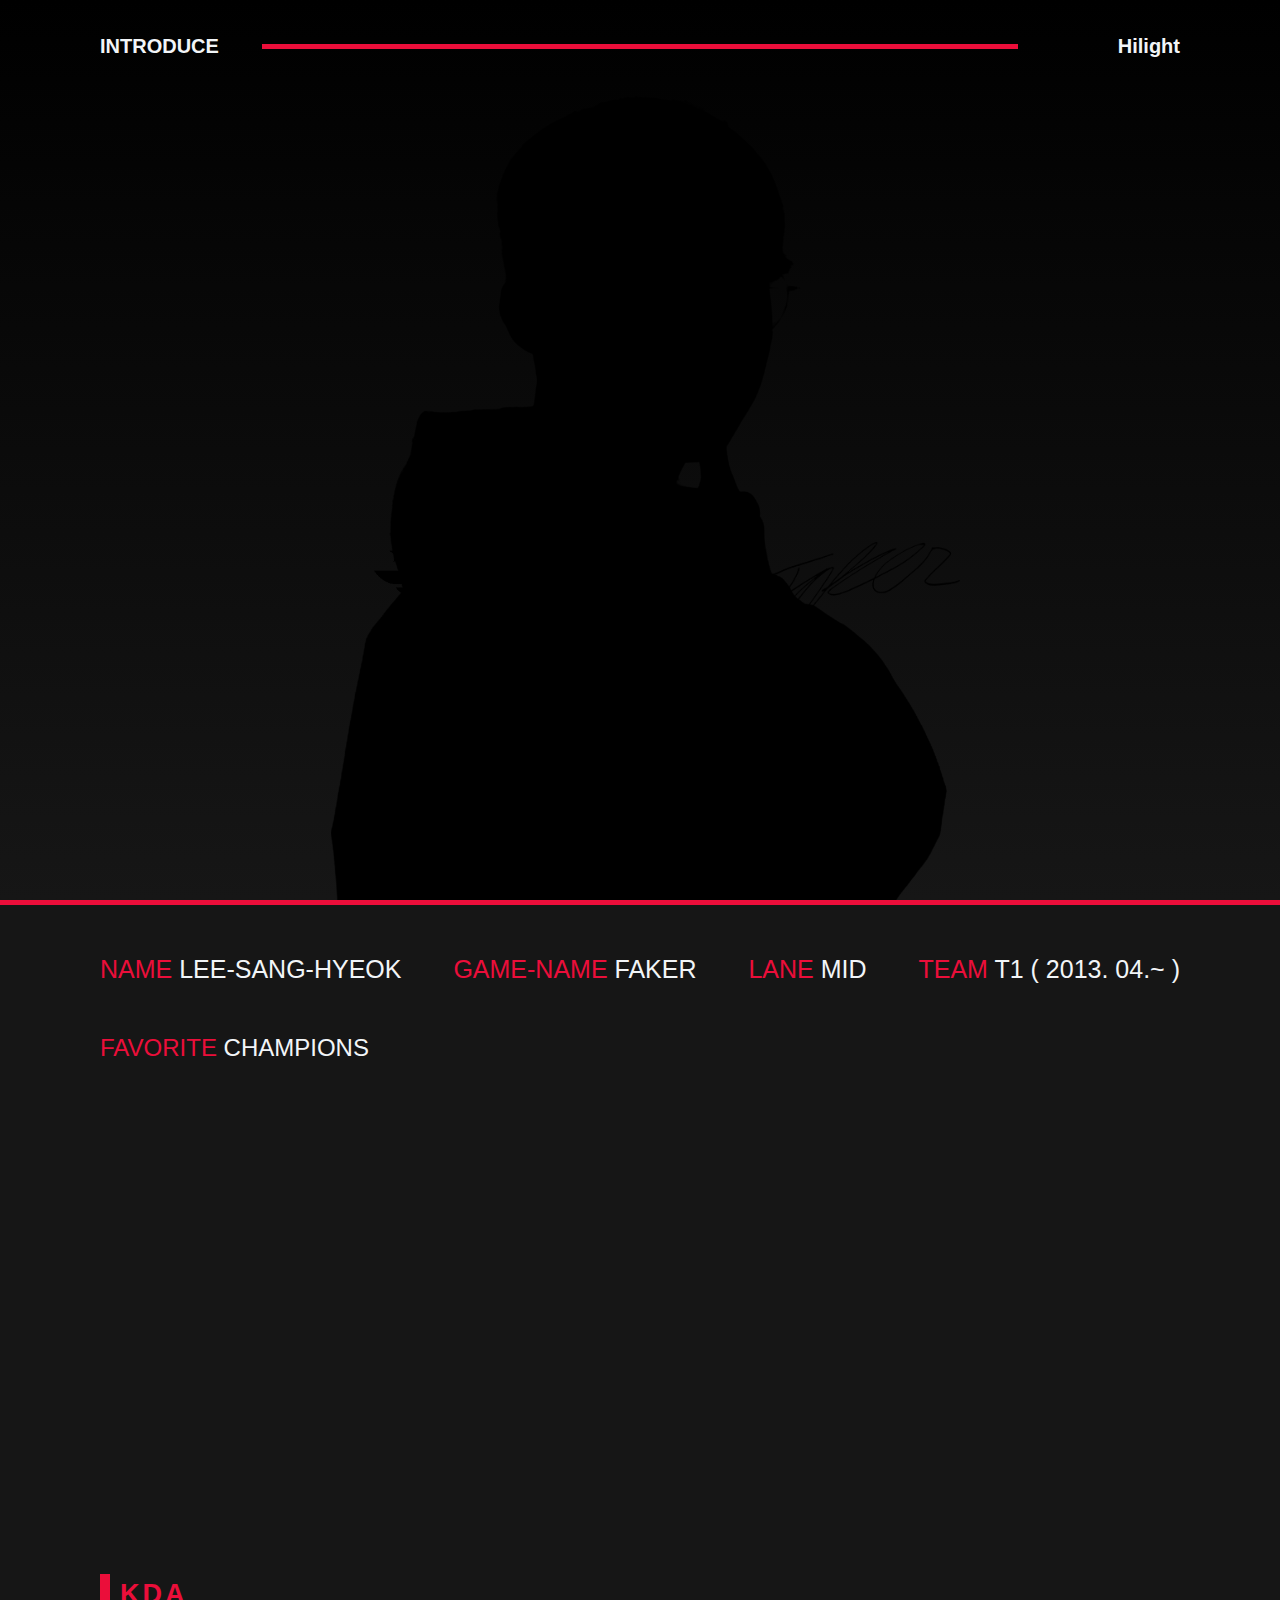
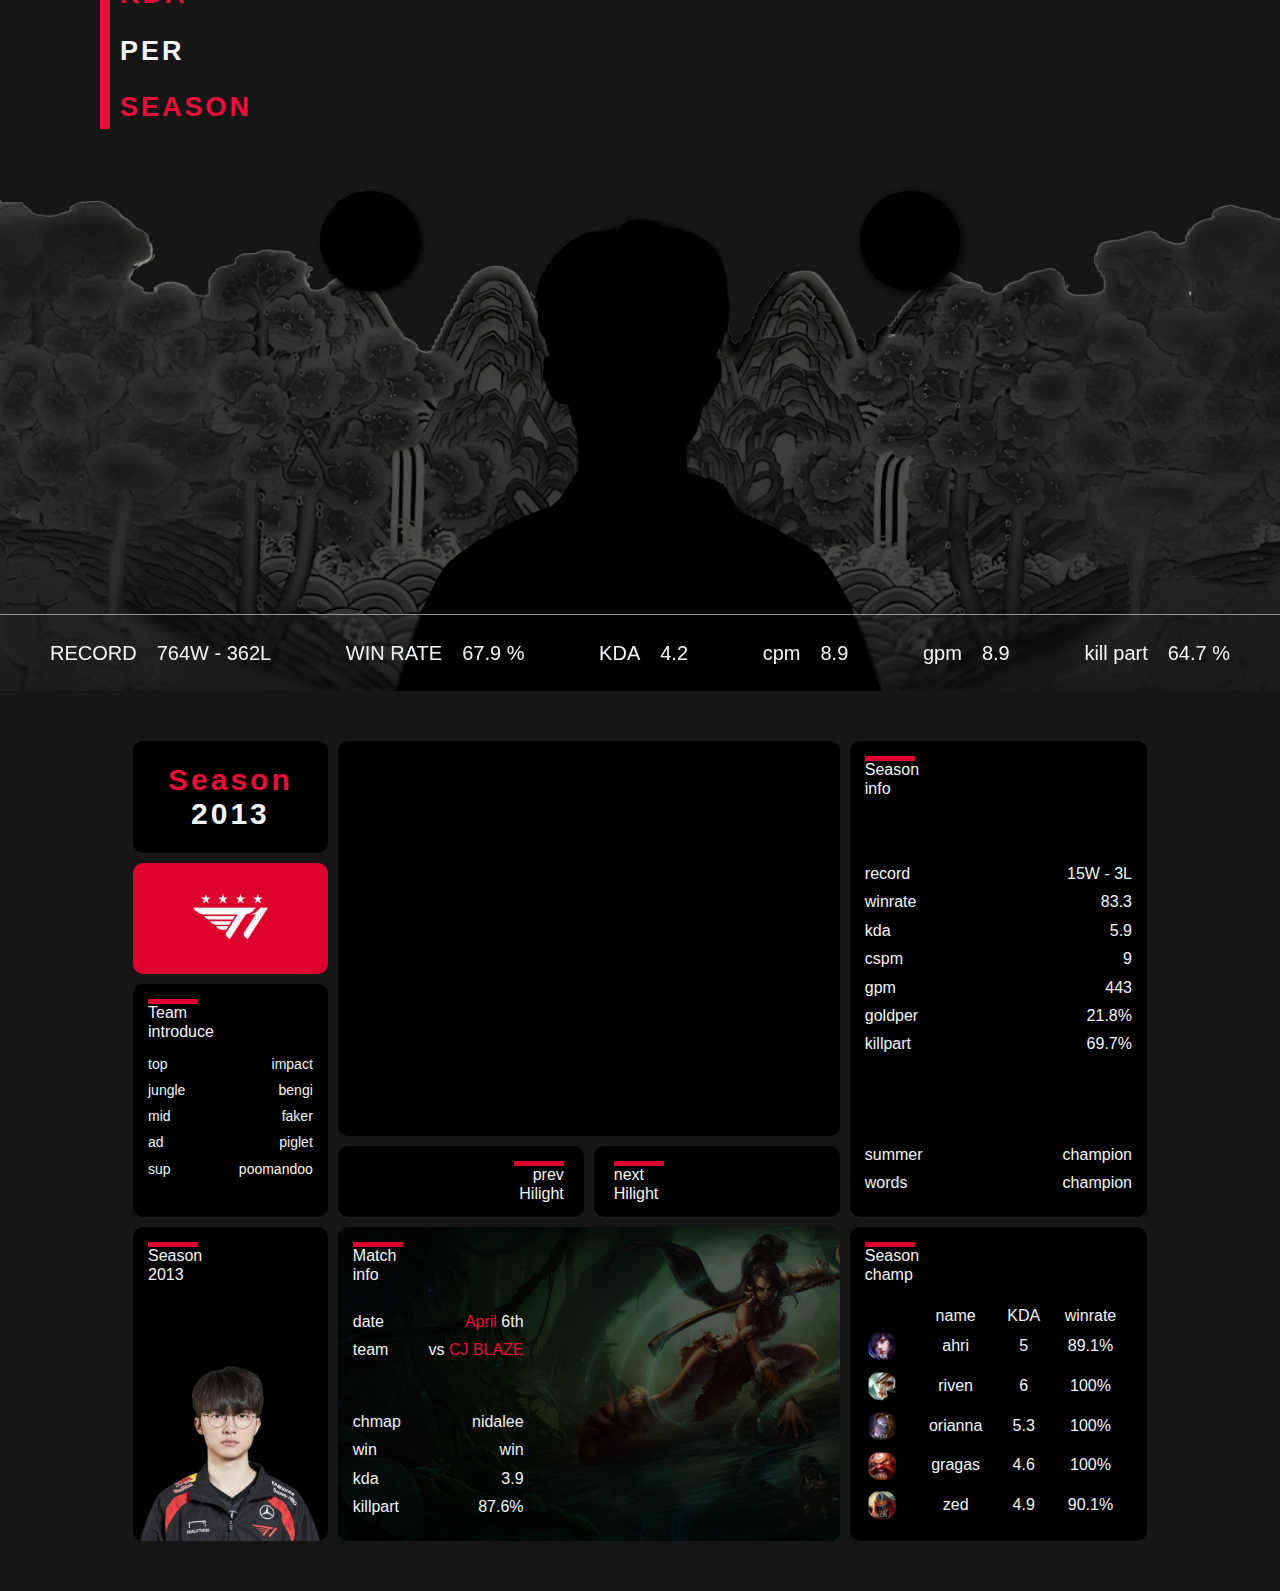
==== commit b665f954: "하이라이트 섹션 디자인 완료" ====
--- a/index.html
+++ b/index.html
@@ -160,199 +160,11 @@
                         </li>
                     </ul>
                 </div>
-        
-        
-            
             </div>
+        </div>
 
-    
-    
-        </div>
         <div class="history-container flex column c-c" id="history-container">
-            
-            <div class="history-carousel-container flex c-c">
-
-                <div class="history-main flex">
-
-                    <div class="header-container">
-
-                        <div class="header-inner inner-padding">
-                            <div class="header inner-border flex column j-c">
-                                <h1><span>Season</span> <br>2013</h1>
-                            </div>
-                        </div>
-
-
-                        <div class="header-inner inner-padding">
-                            <div class="team-info inner-border flex c-c">
-                                <img src="src/img/t1-logo.png" alt="">
-                            </div>
-                        </div>
-
-                        <div class="season-thema inner-padding">
-                            <div class="season-thema-inner inner-border">
-                                <div class="container-header">
-                                    <div class="header-line"></div>
-                                    <p>team</p>
-                                    <p>info</p>
-                                </div>
-                                <div class="info">
-
-                                </div>
-                            </div>
-                        </div>
-
-                        <div class="season-img-container inner-padding">
-                            <div class="season-img inner-border flex column j-b">
-                                <div class="container-header">
-                                    <div class="header-line"></div>
-                                    <p>Season</p>
-                                    <p>2013</p>
-                                </div>
-                            </div>
-                        </div>
-
-
-                    </div>
-
-                    <div class="video-container">
-
-                        <div class="video-main">
-                            <div class="video-inner-container inner-padding">
-                                <div class="video inner-border flex c-c">
-                                    <video src="https://i.namu.wiki/i/vY45t4HLpGoHt_FIVb6GXLGrd4JUNx72QdyGGkvO2TAqVG1afCl_F_n_NTnbPSWsDUI44c8BaAtAEfMYmPJptw.mp4"></video>
-                                </div>
-                            </div>
-
-                            <div class="button-container flex">
-
-                                <div class="button-inner inner-padding">
-                                    <div class="button inner-border flex">
-                                        <div class="info flex">
-                                            <p>
-                                                <i class="fa-solid fa-arrow-left"></i>
-                                            </p>
-                                        </div>
-                                        <div class="container-header flex column a-e">
-                                            <div class="header-line"></div>
-                                            <p>prev</p>
-                                            <p>Hilight</p>
-                                        </div>
-                                    </div>
-                                    
-                                </div>
-                                
-                                <div class="button-inner inner-padding">
-                                    <div class="button inner-border flex">
-                                        <div class="button-content flex">
-                                            <div class="container-header">
-                                                <div class="header-line"></div>
-                                                <p>next</p>
-                                                <p>Hilight</p>
-                                            </div>
-                                            <div class="info flex j-e">
-                                                <p>
-                                                    <i class="fa-solid fa-arrow-right"></i>
-                                                </p>
-                                            </div>
-                                        </div>
-                                    </div>
-                                </div>
-
-                            </div>
-
-                            <div class="match-info-container inner-padding">
-                                <div class="match-info-inner inner-border">
-                                    <div class="container-header">
-                                        <div class="header-line"></div>
-                                        <p>match</p>
-                                        <p>info</p>
-                                    </div>
-                                </div>
-                            </div>
-
-                        </div>
-
-                    </div>
-
-                    <div class="history-season-info-container">
-
-                        <div class="season-info-container inner-padding">
-                            <div class="season-info inner-border flex column j-b">
-                                <div class="container-header">
-                                    <div class="header-line"></div>
-                                    <p>Season</p>
-                                    <p>info</p>
-                                </div>
-                                <div class="info ">
-                                    <ul>
-                                        <li>
-                                            <p>record</p>
-                                            <p>15W - 3L</p>
-                                        </li>
-                                        <li>
-                                            <p>winrate</p>
-                                            <p>83.8%</p>
-                                        </li>
-                                        <li>
-                                            <p>kda</p>
-                                            <p>5.9</p>
-                                        </li>
-                                        <li>
-                                            <p>cspm</p>
-                                            <p>9</p>
-                                        </li>
-                                        <li>
-                                            <p>gpm</p>
-                                            <p>433</p>
-                                        </li>
-                                        <li>
-                                            <p>goldper</p>
-                                            <p>21.8%</p>
-                                        </li>
-                                        <li>
-                                            <p>killpart</p>
-                                            <p>69.7%</p>
-                                        </li>
-                                        <li>
-                                            <p>cspm</p>
-                                            <p>9</p>
-                                        </li>
-                                    </ul>
-                                </div>
-                                <div class="info">
-                                    <ul>
-                                        <li>
-                                            <p>WORLDS</p>
-                                            <p>WINNER</p>
-                                        </li>
-                                        <li>
-                                            <p>spring</p>
-                                            <p>WINNER</p>
-                                        </li>
-                                    </ul>
-                                </div>
-                            </div>
-                        </div>
-
-                        <div class="season-rank-container inner-padding">
-                            <div class="season-rank inner-border">
-                                <div class="container-header">
-                                    <div class="header-line"></div>
-                                    <p>Season</p>
-                                    <p>champ</p>
-                                </div>
-                                <div class="info">
-                                    
-                                </div>
-                            </div>
-                        </div>
-
-                    </div>
-                </div>
-
-            </div>
-
+            <div class="history-carousel-container flex c-c"></div>
         </div>
     </div>
     <script src="src/script.js"></script>
--- a/src/index.css
+++ b/src/index.css
@@ -533,7 +533,7 @@
 
 .history-carousel-container{
     width: 80%;
-    height: 100%;
+    height: 90%;
 }
 
 .inner-padding{
@@ -547,7 +547,7 @@
 
 .history-main{
     width: 100%;
-    height: 95%;
+    height: 100%;
 }
 
 .video-container{
@@ -589,16 +589,16 @@
     width: 40%;
 }
 
-.season-thema{
+.team-introduce{
     width: 100%;
     height: 30%;
 }
 
-.season-thema h2{
+.team-introduce h2{
     font-size: 17px;
 }
 
-.season-thema-inner{
+.team-introduce-inner{
     width: 100%;
     height: 100%;
 }
@@ -673,7 +673,7 @@
 }
 
 .info{
-    padding: 20px;
+    padding: 15px;
 }
 
 .info p{
@@ -717,6 +717,7 @@
 .info li{
     display: flex;
     justify-content: space-between;
+    align-items: center;
 }
 
 .info p{
@@ -731,6 +732,23 @@
 .match-info-inner{
     width: 100%;
     height: 100%;
+    position: relative;
+}
+
+.match-info-inner .background{
+    background-size: cover;
+    filter: brightness(40%);
+    width: 100%;
+    height: 100%;
+    position: absolute;
+    z-index: 0;
+}
+
+.match-info-inner .container-header,
+.match-info-inner .info{
+    position: relative;
+    width: 40%;
+    z-index: 999;
 }
 
 .season-info-container{
@@ -743,16 +761,43 @@
     height: 100%;
 }
 
-.season-rank-container{
+.season-champ-container{
     width: 100%;
     height: 40%;
 }
 
-.season-rank{
-    width: 100%;
-    height: 100%;
-}
-
+.season-champ{
+    width: 100%;
+    height: 100%;
+}
+
+.img {
+    width: 30px;
+    height: 30px;
+    border-radius: 50%;
+    background-image: url('/src/img/ahri-port.jpg');
+    background-size: cover;
+    background-position: center;
+}
+
+.season-champ .container-header{
+    height: 20%;
+}
+
+
+.season-champ .info{
+    height: 80%;
+}
+
+.season-champ table{
+    width: 100%;
+    height: 100%;
+}
+
+.season-champ table p{
+    margin-bottom: 0;
+    text-align: center;
+}
 
 @media (max-width:600px) {
 
@@ -826,4 +871,14 @@
     .line{
         margin-bottom: 10px;
     }
+    .container-header p{
+        font-size: 16px;
+    }
+    .info p{
+        font-size: 16px;
+    }
+
+    .team-introduce .info p{
+        font-size: 14px;
+    }
 }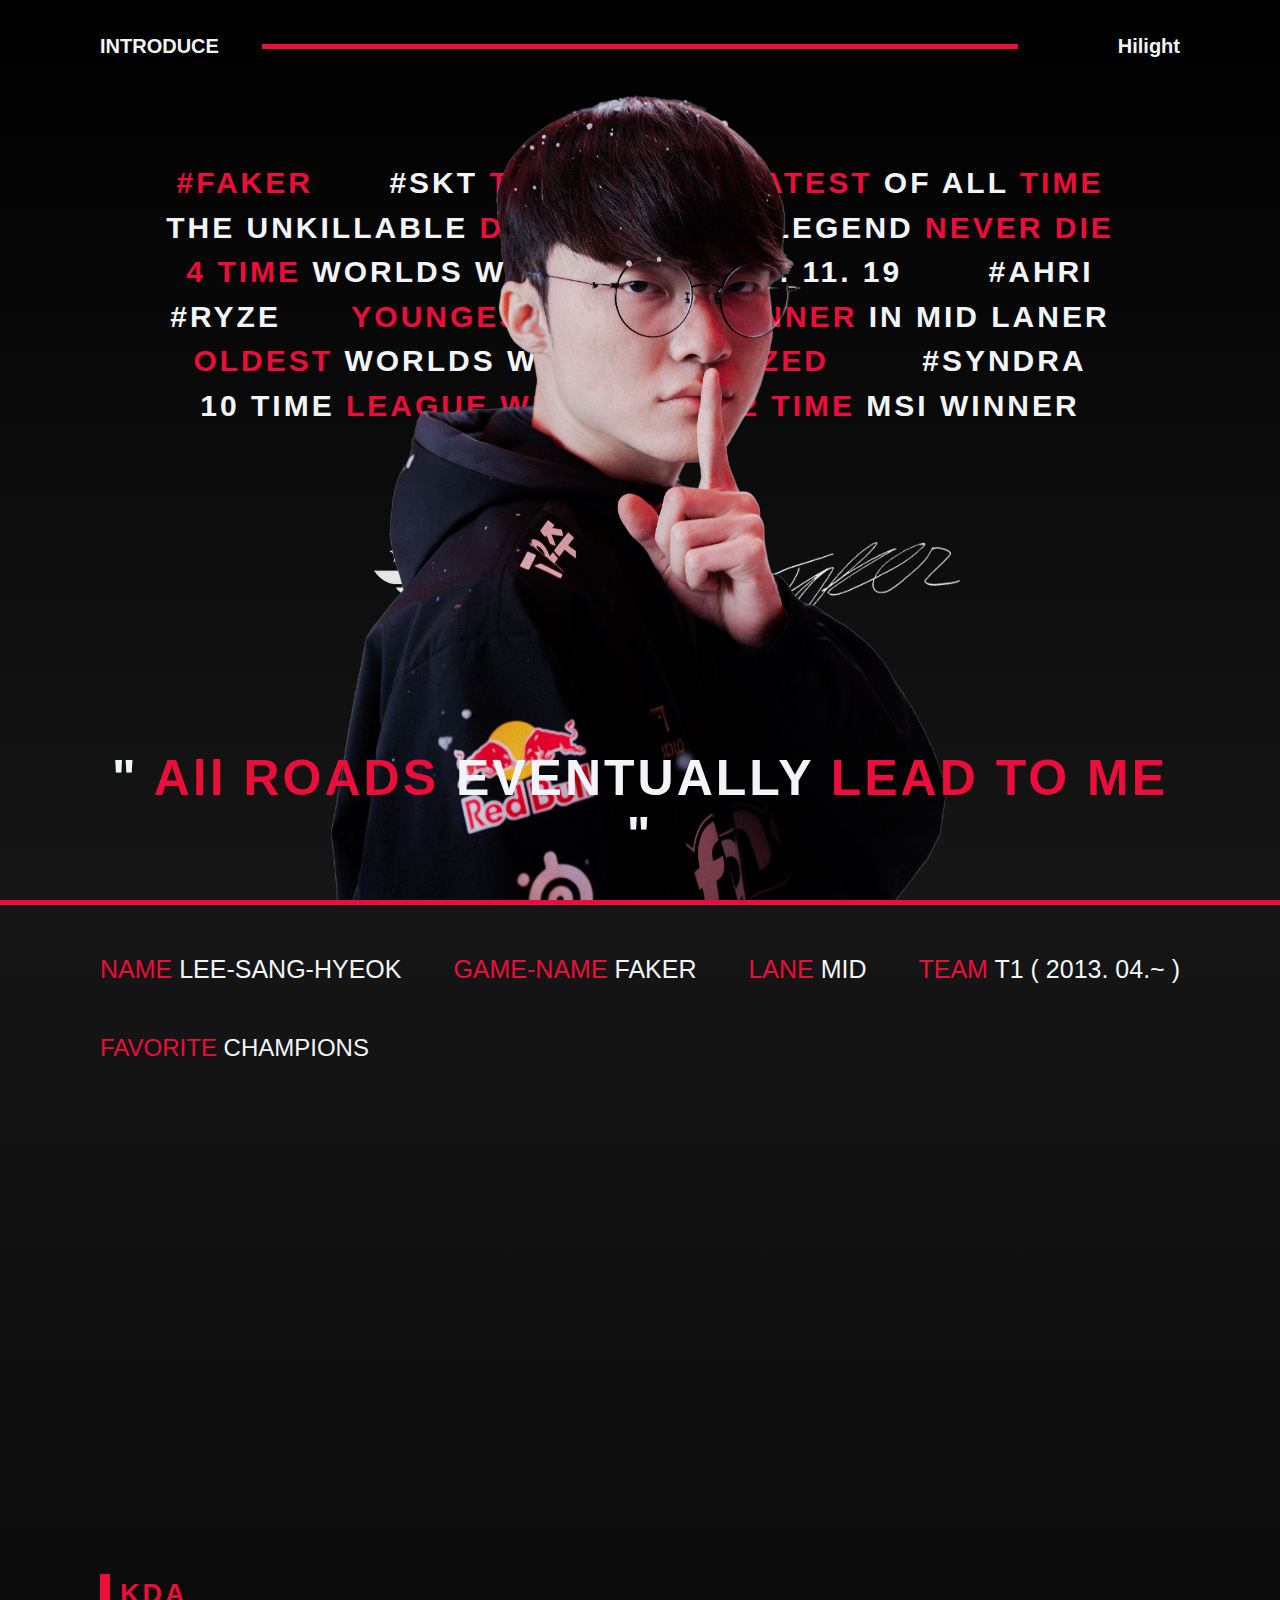
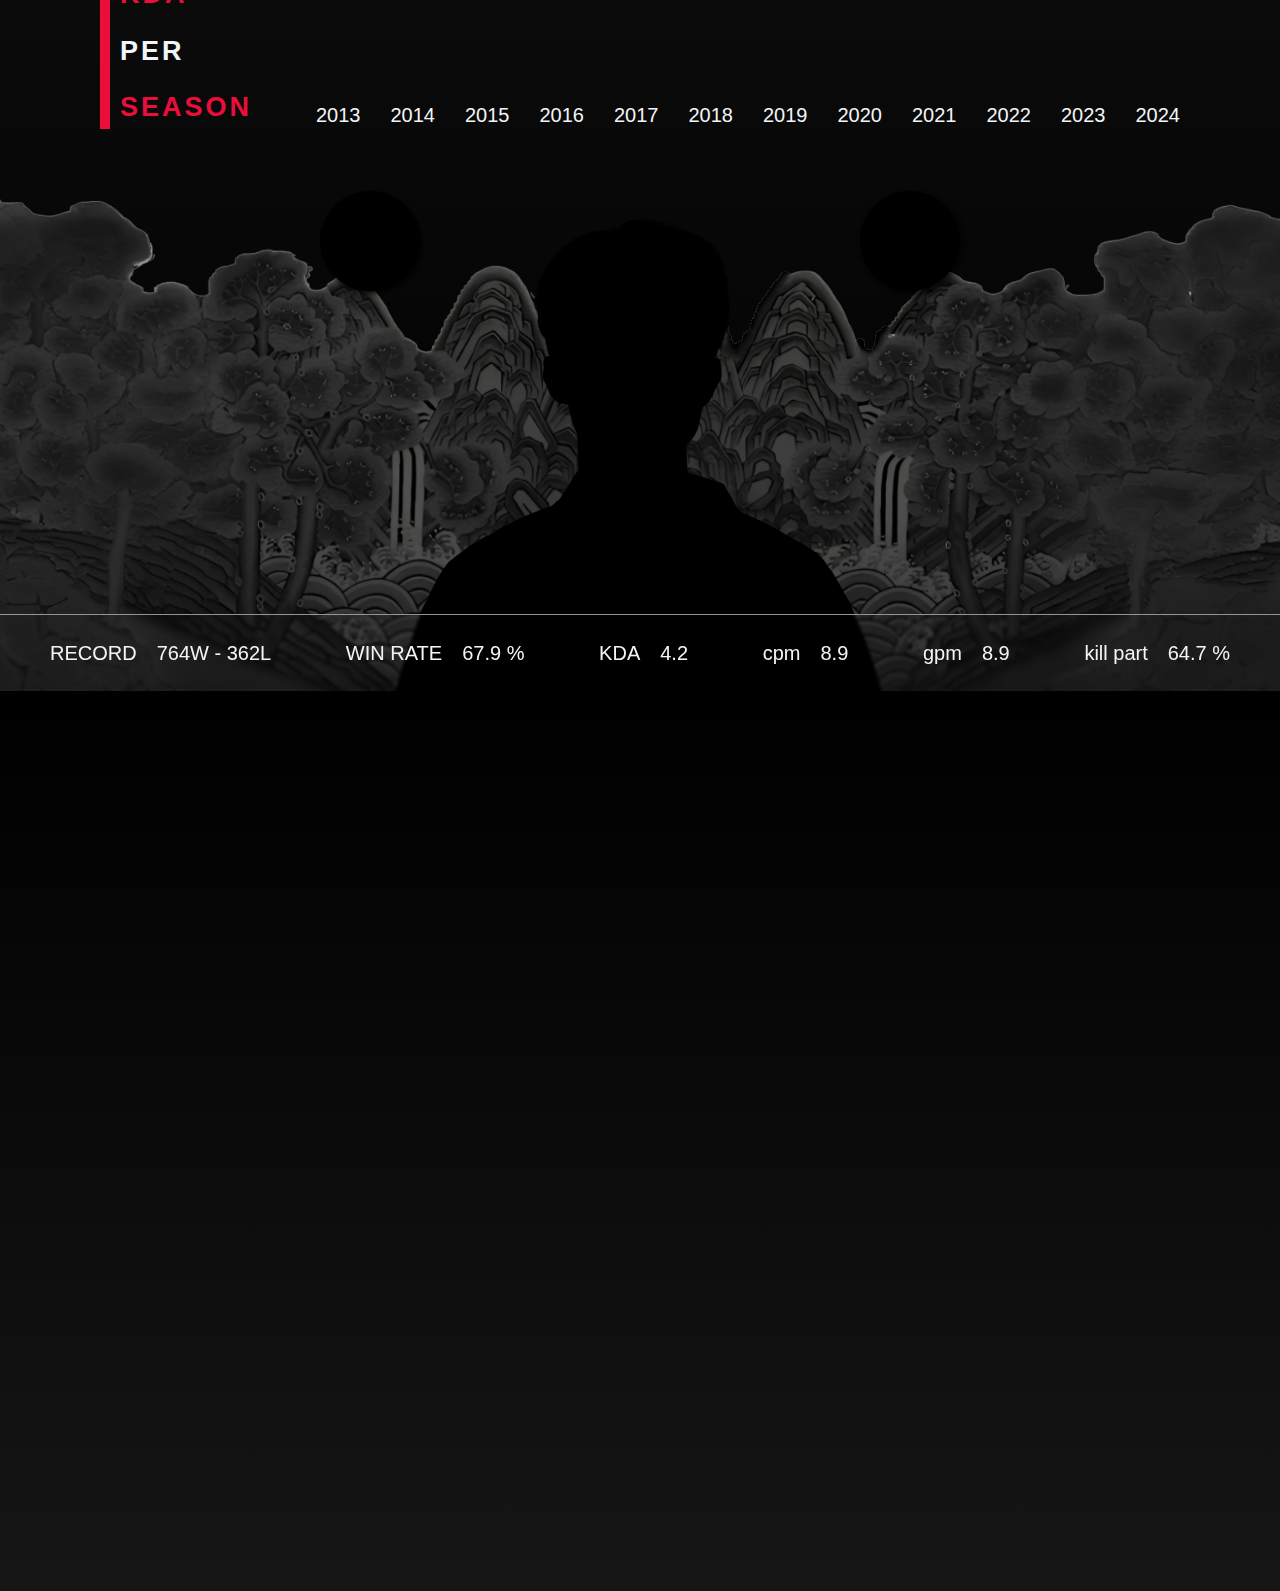
==== commit 8b64bfae: "하이라이트 섹션 작업 완료" ====
--- a/index.html
+++ b/index.html
@@ -6,7 +6,7 @@
     <link rel="stylesheet" href="src/index.css">
     <link href="https://fonts.cdnfonts.com/css/r-spectr" rel="stylesheet">
     <link rel="stylesheet" href="https://cdnjs.cloudflare.com/ajax/libs/font-awesome/6.5.1/css/all.min.css" integrity="sha512-DTOQO9RWCH3ppGqcWaEA1BIZOC6xxalwEsw9c2QQeAIftl+Vegovlnee1c9QX4TctnWMn13TZye+giMm8e2LwA==" crossorigin="anonymous" referrerpolicy="no-referrer" />
-    <title>Document</title>
+    <title>Faker</title>
 </head>
 <body>
     <div class="wrap">
@@ -164,7 +164,10 @@
         </div>
 
         <div class="history-container flex column c-c" id="history-container">
-            <div class="history-carousel-container flex c-c"></div>
+            <div class="carousel-nav-container inner-padding">
+                <nav class="carousel-nav hide"></nav>
+            </div>
+            <div class="history-carousel-container flex"></div>
         </div>
     </div>
     <script src="src/script.js"></script>
--- a/src/index.css
+++ b/src/index.css
@@ -13,11 +13,12 @@
 button{
     border: none;
     cursor: pointer;
+    background: transparent;
 }
 
 .hide{
-    width: 0px !important;
     opacity: 0 !important;
+    pointer-events: none;
 }
 
 .flex{
@@ -245,8 +246,6 @@
 
 .wrap{
     width: 100%;
-    background: #161616;
-    overflow-y: hidden;
 }
 
 .main-container-inner{
@@ -318,8 +317,13 @@
     color: white;
     transform: translateY(150%);
     z-index: 999;
-
     transition: all 0.5s;
+}
+
+/* introduce section */
+
+.introduce{
+    background: linear-gradient(to top, #000000, #161616);
 }
 
 /* kill graph section */
@@ -392,8 +396,6 @@
     background-size: cover;
     background-position-x: center;
     transition: all 1s;
-
-    /* filter: drop-shadow(0px -10px 20px #696868); */
 }
 
 .career-img-container{
@@ -529,25 +531,77 @@
 
 .history-container{
     height: 100vh;
+    background: linear-gradient(to top, #161616, #000000);
+    position: relative;
+}
+
+.carousel-nav-container{
+    width: 85%;
+    height: 5%;
+}
+
+.carousel-nav{
+    width: 100%;
+    height: 100%;
+}
+
+.history-container p{
+    font-size: 16px;
 }
 
 .history-carousel-container{
-    width: 80%;
+    width: 100%;
+    height: 100%;
+    overflow-x: hidden;
+    opacity: 0;
+    scroll-behavior: smooth;
+}
+
+.history-carousel-animate{
+    width: 85%;
     height: 90%;
+    opacity: 1;
+    transition: all 1s;
+}
+
+.info{
+    padding: 15px;
+}
+
+.info ul{
+    width: 100%;
+    height: 100%;
+    display: flex;
+    flex-direction: column;
+    justify-content: space-evenly;
+}
+
+.info li{
+    display: flex;
+    justify-content: space-between;
+    align-items: center;
 }
 
 .inner-padding{
     padding: 5px;
 }
 
-.inner-border{
-    border-radius: 10px;
-    background: black;
+.inner-bg{
+    background: rgb(16, 16, 16);
+}
+
+.activate{
+    width: 0% !important;
+}
+
+.opacity-activate{
+    opacity: 0;
 }
 
 .history-main{
     width: 100%;
     height: 100%;
+    flex-shrink: 0;
 }
 
 .video-container{
@@ -586,7 +640,7 @@
 }
 
 .team-info img{
-    width: 40%;
+    width: 30%;
 }
 
 .team-introduce{
@@ -594,8 +648,8 @@
     height: 30%;
 }
 
-.team-introduce h2{
-    font-size: 17px;
+.team-introduce .info{
+    height: 80%;
 }
 
 .team-introduce-inner{
@@ -609,7 +663,7 @@
 }
 
 .container-header p{
-    font-size: 21px;
+    font-size: 18px;
 }
 
 .header-line{
@@ -635,7 +689,6 @@
 
 .season-img img{
     width: 100%;
-    border-radius: 13px;
 }
 
 .video-main{
@@ -651,11 +704,14 @@
 .video{
     width: 100%;
     height: 100%;
+    transition: all 0.7s;
 }
 
 .video video{
-    width: 100%;
-}
+    width: 99%;
+    height: 99%;
+}
+
 
 .btn-container{
     width: 100%;
@@ -672,56 +728,28 @@
     height: 10%;
 }
 
-.info{
-    padding: 15px;
-}
-
-.info p{
-    margin-bottom: 10px;
-}
-
-.match p{
-    margin-top: 10px;
-    font-size: 30px !important;
+.button{
+    width: 100%;
+    height: 100%;
+    transition: all 0.7s;
 }
 
 .button .container-header{
-    width: 70%;
+    width: 90%;
+    padding: 0;
     padding-inline: 20px;
 }
 
 .button .info{
-    width: 30%;
-    padding-top: 30px;
+    width: 10%;
+    padding: 0;
+    transition: all 0.2s;
 }
 
 .button-inner{
     width: 50%;
     height: 100%;
-}
-
-.button{
-    width: 100%;
-    height: 100%;
-}
-
-.button-content{
-    width: 100%;
-    height: 100%;
-}
-
-.info ul{
-    width: 100%;
-}
-
-.info li{
-    display: flex;
-    justify-content: space-between;
-    align-items: center;
-}
-
-.info p{
-    font-size: 21px;
+    transition: all 0.2s;
 }
 
 .match-info-container{
@@ -733,6 +761,15 @@
     width: 100%;
     height: 100%;
     position: relative;
+    transition: all 0.7s;
+}
+
+.match-info-inner p{
+    font-size: 18px;
+}
+
+.match-info-inner li{
+    margin-bottom: 8px;
 }
 
 .match-info-inner .background{
@@ -746,9 +783,9 @@
 
 .match-info-inner .container-header,
 .match-info-inner .info{
-    position: relative;
     width: 40%;
-    z-index: 999;
+    z-index: 0;
+    transition: all 0.2s;
 }
 
 .season-info-container{
@@ -759,6 +796,14 @@
 .season-info{
     width: 100%;
     height: 100%;
+}
+
+.season-info p{
+    font-size: 20px;
+}
+
+.season-info li{
+    margin-bottom: 10px;
 }
 
 .season-champ-container{
@@ -784,7 +829,6 @@
     height: 20%;
 }
 
-
 .season-champ .info{
     height: 80%;
 }
@@ -799,6 +843,10 @@
     text-align: center;
 }
 
+.season-champ table div{
+    margin: auto;
+}
+
 @media (max-width:600px) {
 
 }
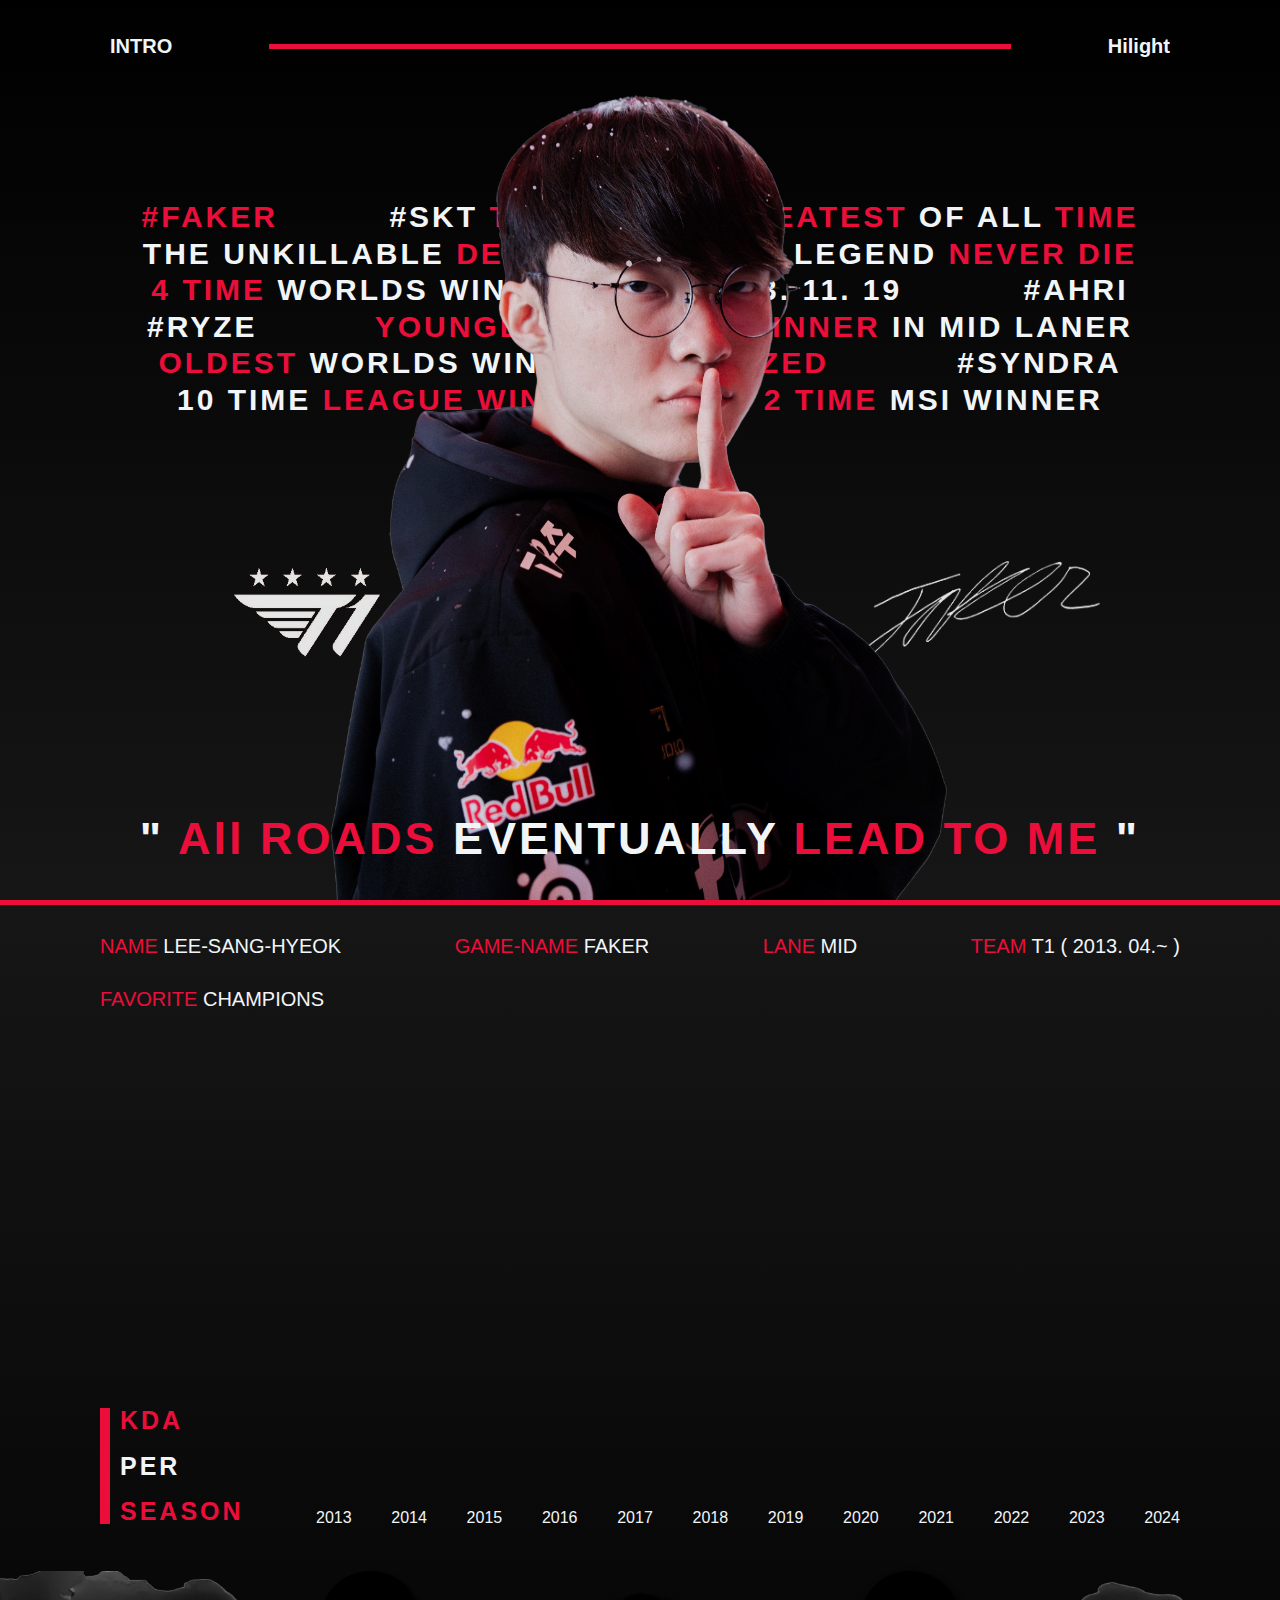
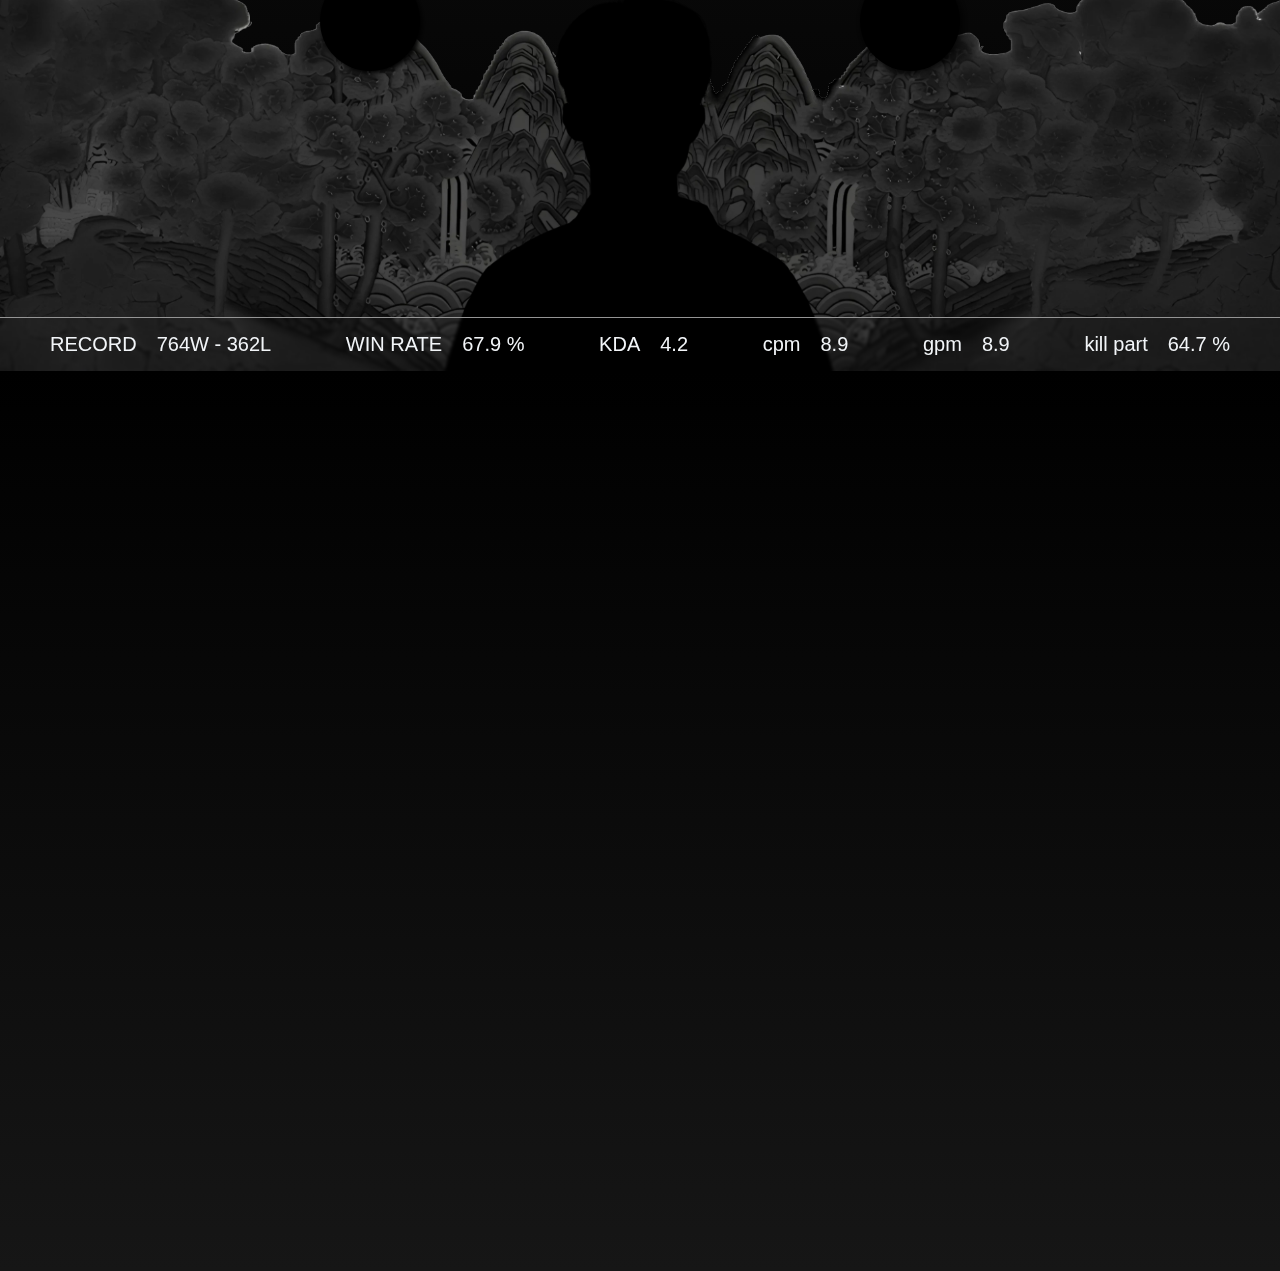
==== commit 80e4b64e: "미디어 쿼리 작업중" ====
--- a/index.html
+++ b/index.html
@@ -13,7 +13,7 @@
         <div class="main main-container-inner flex column a-c section-padding">
             <nav>
                 <ul class="flex">
-                    <li style="width: 15%;"><a href="#introduce">INTRODUCE</a></li>
+                    <li style="width: 15%;"><a href="#introduce">INTRO</a></li>
                     <li class="flex a-c" style="width: 70%;"><div class="section-line"></div></li>
                     <li style="width: 15%;"><a href="#history-container">Hilight</a></li>
                 </ul>
@@ -53,12 +53,12 @@
                     <h2><span>2 TIME</span> MSI WINNER</h2>
                 </div>
             </div>
-            <img class="main-img" src="src/img/main.png" alt="faker">
+            <img class="main-img" src="src/img/faker/main.png" alt="faker">
             
             <div class="logo-container">
                 <div class="mid-logo flex j-b a-c">
-                    <img src="src/img/t1-logo.png" alt="T1 logo">
-                    <img src="src/img/faker-sign.png" alt="faker sign">
+                    <img src="src/img/bg/t1-logo.png" alt="T1 logo">
+                    <img src="src/img/bg/faker-sign.png" alt="faker sign">
                 </div>
             </div>
 
@@ -82,7 +82,7 @@
             <div class="champion-container section-margin section-padding">
                 <div class="title-section"></div>
                 <p><span>FAVORITE</span> CHAMPIONS</p>
-                <div class="champ-main section-margin">
+                <div class="champ-main">
                     <div class="champ-container flex j-b"></div>
                 </div>
             </div>
@@ -111,10 +111,11 @@
                         <div class="bg-inner"></div>
                         <div class="bg-inner"></div>
                     </div>
-                    <img src="src/img/T1_Faker_2024_Split_1.png" alt="">
+                    <img src="src/img/faker/T1_Faker_2024_Split_1.png" alt="">
                 </div>
-        
-                <div class="career-title flex a-c">
+
+                <div class="career-title">
+                    
                     <ul class="flex j-b">
                         <li>
                             <p>RECORD</p>
@@ -141,24 +142,7 @@
                             <P>64.7 %</P>
                         </li>
                     </ul>
-                    <ul class="flex j-b">
-                        <li>
-                            <p>WORLDS CHAMPION</p>
-                            <P>4 TIMES</P>
-                        </li>
-                        <li>
-                            <p>MSI CHAMPION</p>
-                            <p>2 TIMES</p>
-                        </li>
-                        <li>
-                            <p>LEAGUE CHAMPION</p>
-                            <P>10 TIMES</P>
-                        </li>
-                        <li>
-                            <p>HANGZHOU ASIAN GAME</p>
-                            <P>GOLD MEDAL</P>
-                        </li>
-                    </ul>
+                    
                 </div>
             </div>
         </div>
--- a/src/index.css
+++ b/src/index.css
@@ -17,6 +17,7 @@
 }
 
 .hide{
+    width: 0px !important;
     opacity: 0 !important;
     pointer-events: none;
 }
@@ -100,71 +101,71 @@
 }
 
 .ryze-shortcut{
-    background-image: url('/src/img/ryze-short.jpg');
+    background-image: url('/src/img/champ-short/ryze-short.jpg');
 }
 
 .azir-shortcut{
-    background-image: url('/src/img/azir-short.jpg')
+    background-image: url('/src/img/champ-short/azir-short.jpg')
 }
 
 .orianna-shortcut{
-    background-image: url('/src/img/orianna-short.jpg')
+    background-image: url('/src/img/champ-short/orianna-short.jpg')
 }
 
 .corki-shortcut{
-    background-image: url('/src/img/corki-short.jpg')
+    background-image: url('/src/img/champ-short/corki-short.jpg')
 }
 
 .galio-shortcut{
-    background-image: url('/src/img/galio-short.jpg')
+    background-image: url('/src/img/champ-short/galio-short.jpg')
 }
 
 .leblanc-shortcut{
-    background-image: url('/src/img/leblanc-short.jpg')
+    background-image: url('/src/img/champ-short/leblanc-short.jpg')
 }
 
 .ahri-shortcut{
-    background-image: url('/src/img/ahri-short.jpg')
+    background-image: url('/src/img/champ-short/ahri-short.jpg')
 }
 
 .ryze-fullcut{
-    background-image: url('/src/img/ryze-4k.jpg');
+    background-image: url('/src/img/champ/ryze.jpg');
     z-index: 999;
     position: absolute;
 }
 
 .azir-fullcut{
-    background-image: url('/src/img/azir-4k.jpg');
+    background-image: url('/src/img/champ/azir.jpg');
     z-index: 999;
     position: absolute;
 }
 
 .orianna-fullcut{
-    background-image: url('/src/img/orianna-4k.jpg');
+    background-image: url('/src/img/champ/orianna.jpg');
     z-index: 999;
     position: absolute;
 }
 
 .corki-fullcut{
-    background-image: url('/src/img/corki-4k.jpg');
+    background-image: url('/src/img/champ/corki.jpg');
     z-index: 999;
     position: absolute;
 }
 
 .galio-fullcut{
-    background-image: url('/src/img/galio-4k.jpg');
+    background-image: url('/src/img/champ/galio.jpg');
     z-index: 999;
     position: absolute;
 }
 
 .leblanc-fullcut{
-    background-image: url('/src/img/leblanc-4k.jpg');
+    background-image: url('/src/img/champ/leblanc.jpg');
     z-index: 999;
     position: absolute;
 }
 
 .ahri-fullcut{
-    background-image: url('/src/img/ahri-4k.jpg');
+    background-image: url('/src/img/champ/ahri.jpg');
     z-index: 999;
     position: absolute;
 }
@@ -391,7 +392,7 @@
 .career{
     position: relative;
     height: 500px;
-    background-image: url('/src/img/bg3.png');
+    background-image: url('/src/img/bg/bg3.png');
     background-repeat: no-repeat;
     background-size: cover;
     background-position-x: center;
@@ -476,13 +477,14 @@
 
 .champ-main{
     width: 0%;
+    margin-top: 50px;
     position: relative;
     transition: all 2s;
 }
 
 .champ-container{
     width: 100%;
-    height: 400px;
+    height: 380px;
 }
 
 .champ{
@@ -490,6 +492,7 @@
     width: 13%;
     height: 100%;
     background-size: cover;
+    background-repeat: no-repeat;
     border-radius: 25px;
     animation: linear;
     transition: all 2s;
@@ -601,6 +604,7 @@
 .history-main{
     width: 100%;
     height: 100%;
+    overflow: hidden;
     flex-shrink: 0;
 }
 
@@ -680,7 +684,7 @@
 .season-img{
     width: 100%;
     height: 100%;
-    background-image: url('/src/img/T1_Faker_2024_Split_1.png');
+    background-image: url('/src/img/faker/T1_Faker_2024_Split_1.png');
     background-size: 95%;
     background-repeat: no-repeat;
     background-position-x: center;
@@ -710,6 +714,7 @@
 .video video{
     width: 99%;
     height: 99%;
+    transition: all 0.3s;
 }
 
 
@@ -743,13 +748,13 @@
 .button .info{
     width: 10%;
     padding: 0;
-    transition: all 0.2s;
+    transition: all 0.7s;
 }
 
 .button-inner{
     width: 50%;
     height: 100%;
-    transition: all 0.2s;
+    transition: all 0.7s;
 }
 
 .match-info-container{
@@ -782,10 +787,10 @@
 }
 
 .match-info-inner .container-header,
-.match-info-inner .info{
-    width: 40%;
+.match-info-inner .info-container{
+    width: 50%;
     z-index: 0;
-    transition: all 0.2s;
+    transition: all 0.4s;
 }
 
 .season-info-container{
@@ -820,7 +825,6 @@
     width: 30px;
     height: 30px;
     border-radius: 50%;
-    background-image: url('/src/img/ahri-port.jpg');
     background-size: cover;
     background-position: center;
 }
@@ -847,86 +851,157 @@
     margin: auto;
 }
 
-@media (max-width:600px) {
-
-}
-
-@media (max-width: 900px) {
-.section-padding {
-        padding-inline: 100px;
-    }
-    h1, h2{
-        font-size: 60px;
-    }
-    .main img{
-        height: 90%;
-    }
-    .sub-title h1{
-        font-size: 65px;
-    }
-    .line{
-        margin-bottom: 10px;
-    }
-    .career-inner p,tr{
-        font-size: 30px;
-    }
-}
-
-@media (max-width: 100px) {
-
+@media (max-width: 1440px) {
+    .section-margin {
+        margin-top: 30px;
+    }
     .section-padding {
-        padding-inline: 100px;
-    }
-    h1, h2{
-        font-size: 20px;
-    }
-    .main img{
-        height: 90%;
-    }
-    .line{
-        margin-bottom: 10px;
-    }
-    .career-inner p,tr{
-        font-size: 30px;
-    }
-}
-
-@media (max-width: 1800px) { 
-    .section-padding {
-        padding-inline: 100px;
+        padding-inline: 30px;
     }
     h1{
-        font-size: 50px;
+        font-size: 45px;
     }
     h2{
         font-size: 30px;
     }
-    .main-img{
-        height: 90%;
-    }
-
-    .mid-logo{
-        padding-inline: 120px;
-    }
-
-    .mid-logo img{
+    a, p{
+        font-size: 16px;
+    }
+    .line{
+        margin-bottom: 2px;
+    }
+    nav{
+        padding-inline: 80px;
+    }
+    .logo-container{
+        padding-inline: 200px 150px;
+    }
+    .logo-container img:first-child{
         height: 100px;
     }
-    
-    .mid-logo img:last-child{
+    .logo-container img:last-child{
+        height: 110px;
+    }
+    .introduce .section-padding{
+        padding-inline: 100px;
+    }
+    .introduce p{
+        font-size: 20px;
+    }
+    .champ-container{
+        height: 300px;
+    }
+    .champ-info h1, .champ-info h2{
+        margin-bottom: 5px;
+    }
+    .bar-container p {
+        font-size: 16px;
+        margin: 0;
+    }
+    .season-kill{
+        height: 150px;
+    }
+    .chart{
+        height: 100%;
+    }
+    .bar-section{
+        height: 100%;
+    }
+    .season-kill .border{
+        height: 77%;
+    }
+    .inner-header h2{
+        font-size: 25px;
+    }
+    .career{
+        height: 400px;
+    }
+    .career img{
+        height: 400px;
+    }
+    .carousel-nav-container, .history-carousel-container{
+        width: 90%;
+    }
+    .history-main p{
+        font-size: 14px;
+    }
+    .container-header p, .match-info-container p, .season-info-container p{
+        font-size: 17px;
+    }
+}
+
+@media (max-width: 1024px) {
+    .section-margin {
+        margin-top: 30px;
+    }
+    .section-padding {
+        padding-inline: 10px;
+    }
+    h1{
+        font-size: 25px;
+    }
+    h2{
+        font-size: 32px;
+    }
+    a, p{
+        font-size: 16px;
+    }
+    .line{
+        margin-bottom: 2px;
+    }
+    .logo-container{
+        padding-inline: 200px 150px;
+    }
+    .logo-container img:first-child{
         height: 100px;
     }
-    .line{
-        margin-bottom: 10px;
-    }
-    .container-header p{
+    .logo-container img:last-child{
+        height: 110px;
+    }
+    .introduce .section-padding{
+        padding-inline: 100px;
+    }
+    .introduce p{
+        font-size: 20px;
+    }
+    .champ-container{
+        height: 300px;
+    }
+    .champ-info h1, .champ-info h2{
+        margin-bottom: 5px;
+    }
+    .bar-container p {
         font-size: 16px;
-    }
-    .info p{
-        font-size: 16px;
-    }
-
-    .team-introduce .info p{
+        margin: 0;
+    }
+    .season-kill{
+        height: 150px;
+    }
+    .chart{
+        height: 100%;
+    }
+    .bar-section{
+        height: 100%;
+    }
+    .season-kill .border{
+        height: 77%;
+    }
+    .inner-header h2{
+        font-size: 25px;
+    }
+    .career{
+        height: 400px;
+    }
+    .career img{
+        height: 400px;
+    }
+    .carousel-nav-container, .history-carousel-container{
+        width: 90%;
+    }
+    .history-main p{
         font-size: 14px;
     }
+    .container-header p, .match-info-container p, .season-info-container p{
+        font-size: 17px;
+    }
 }